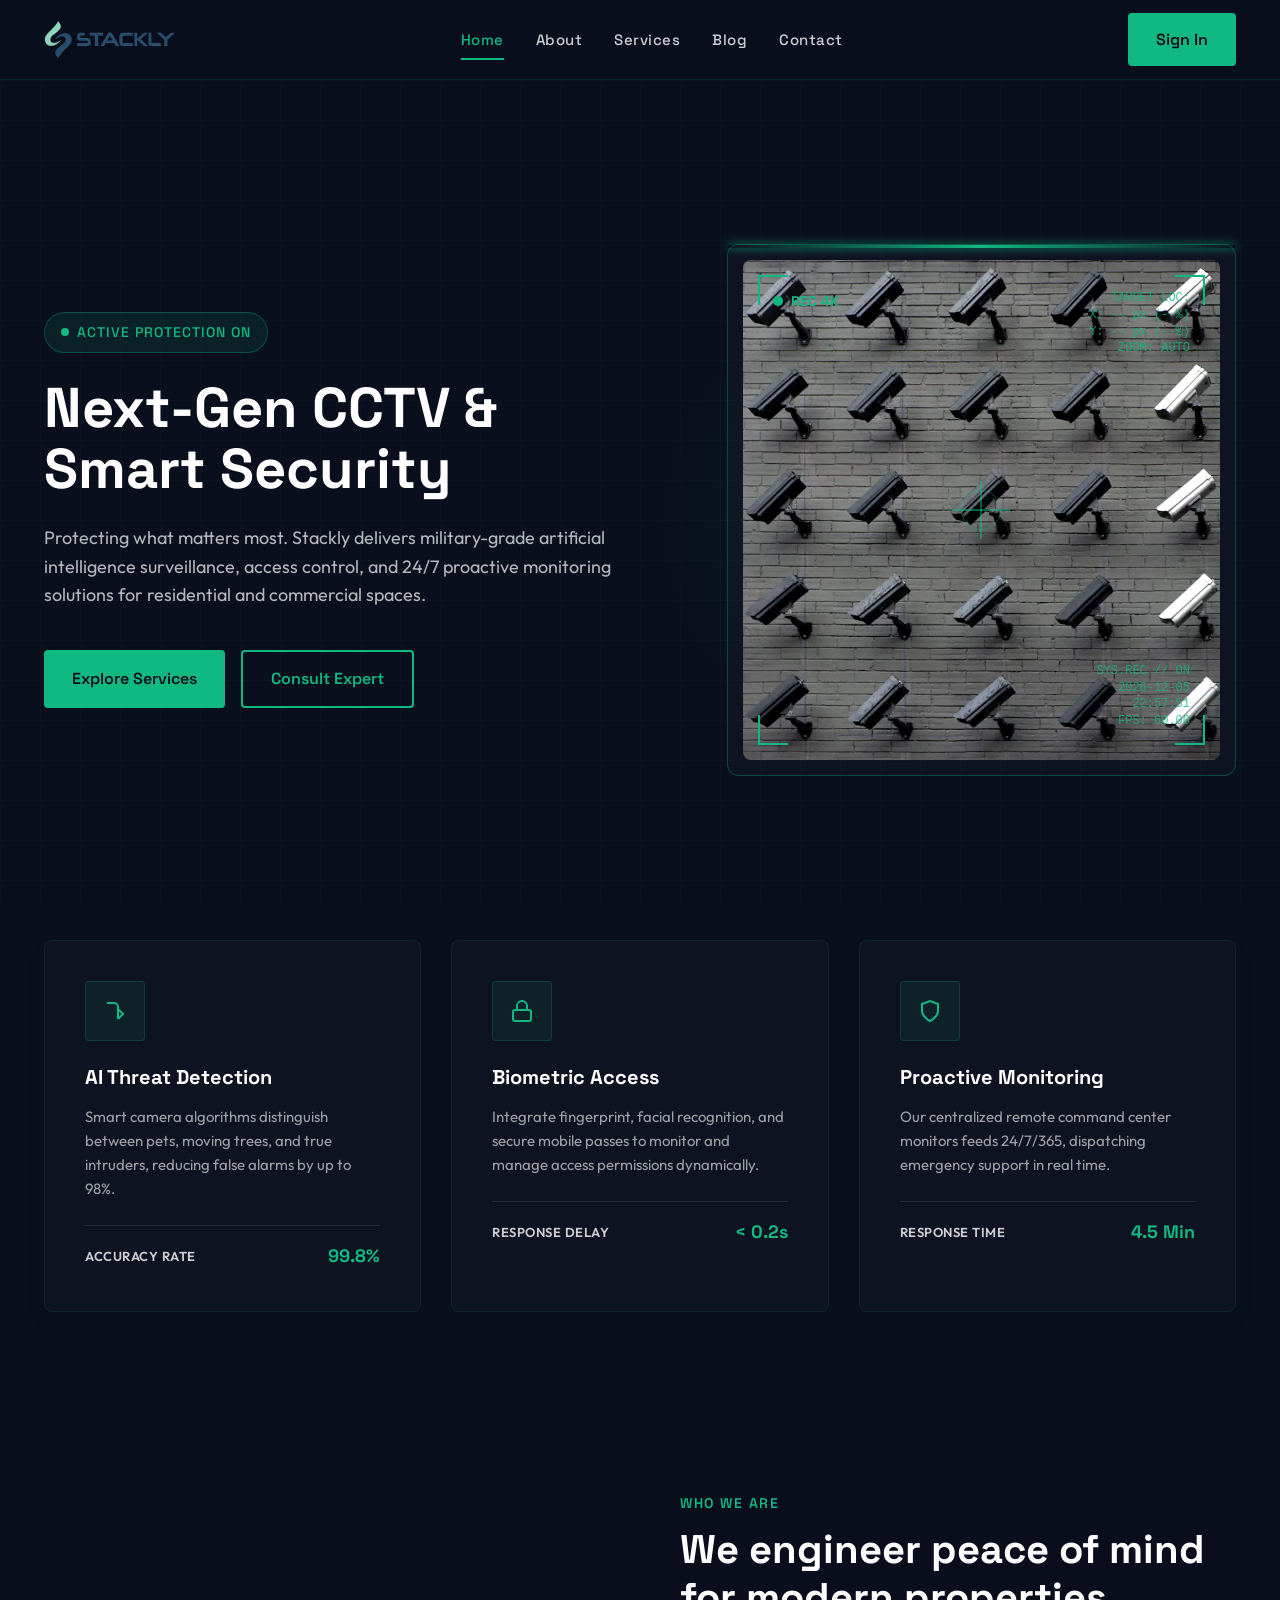
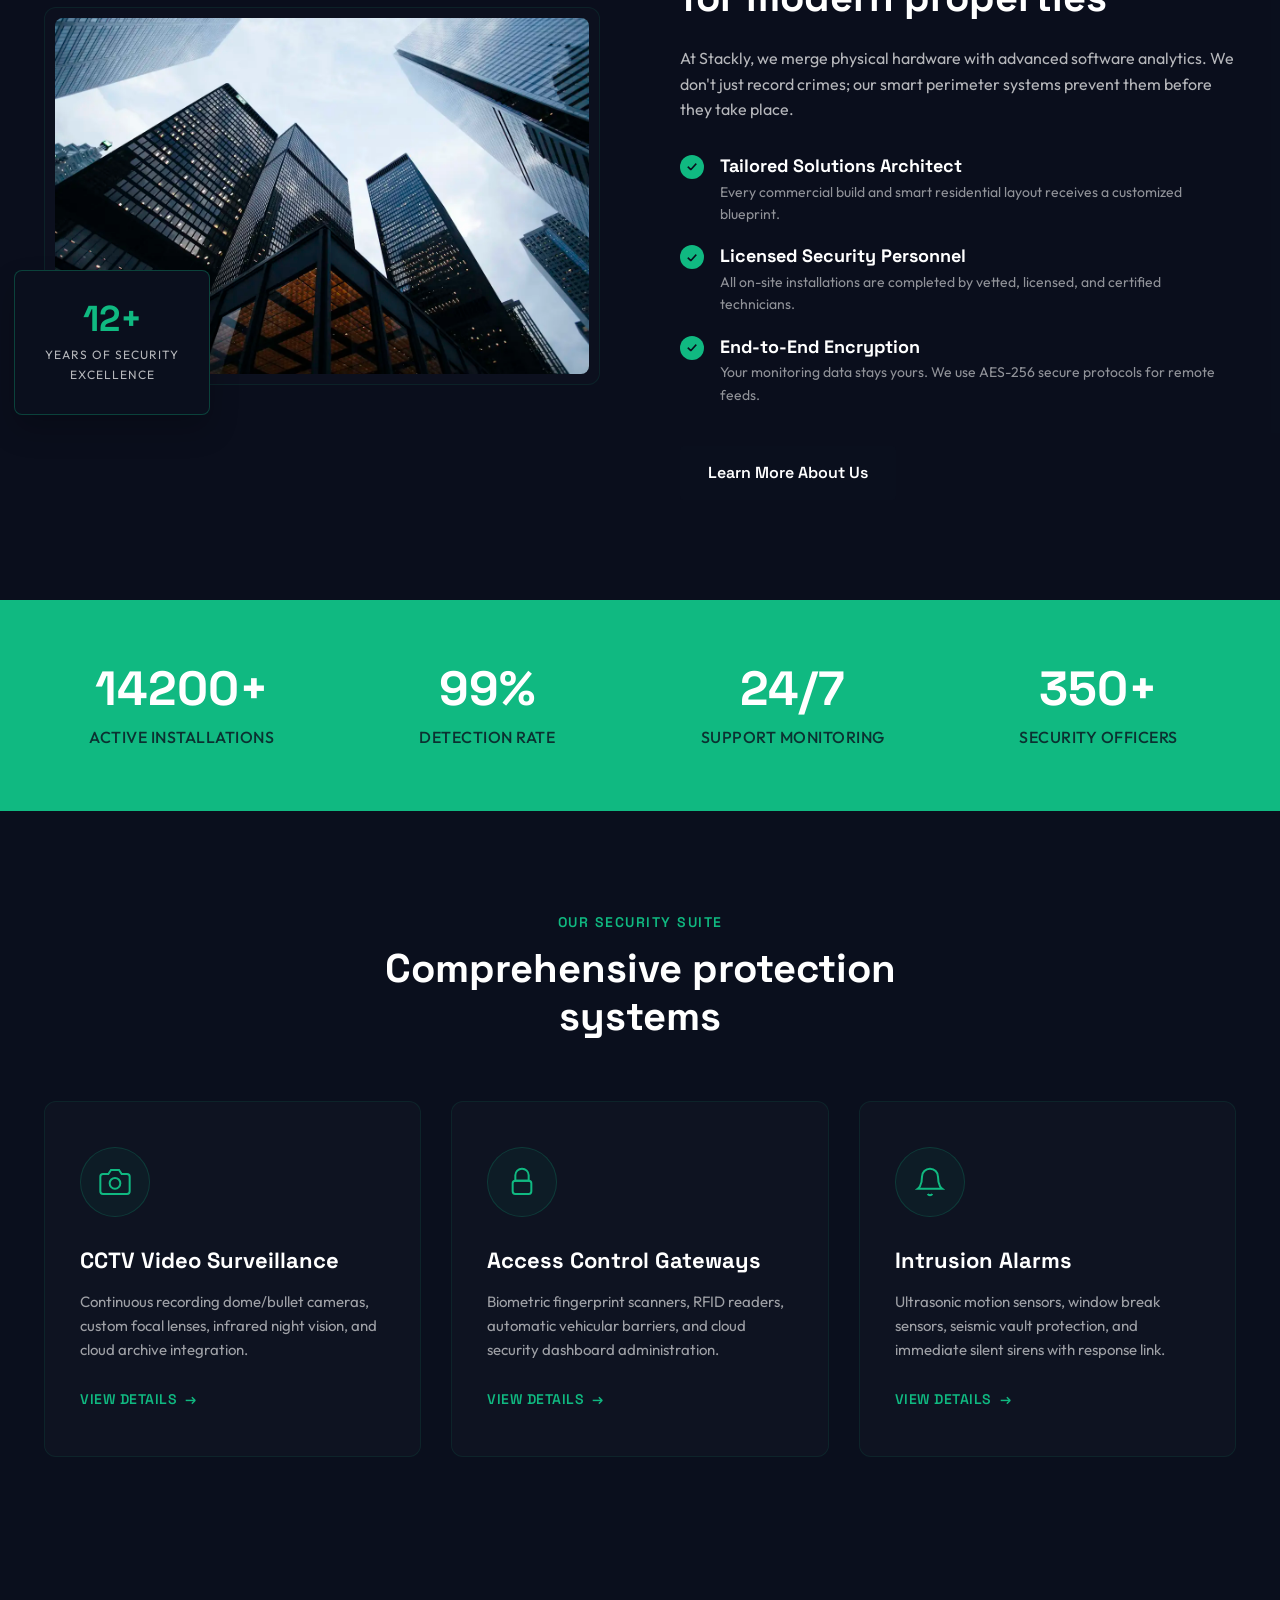
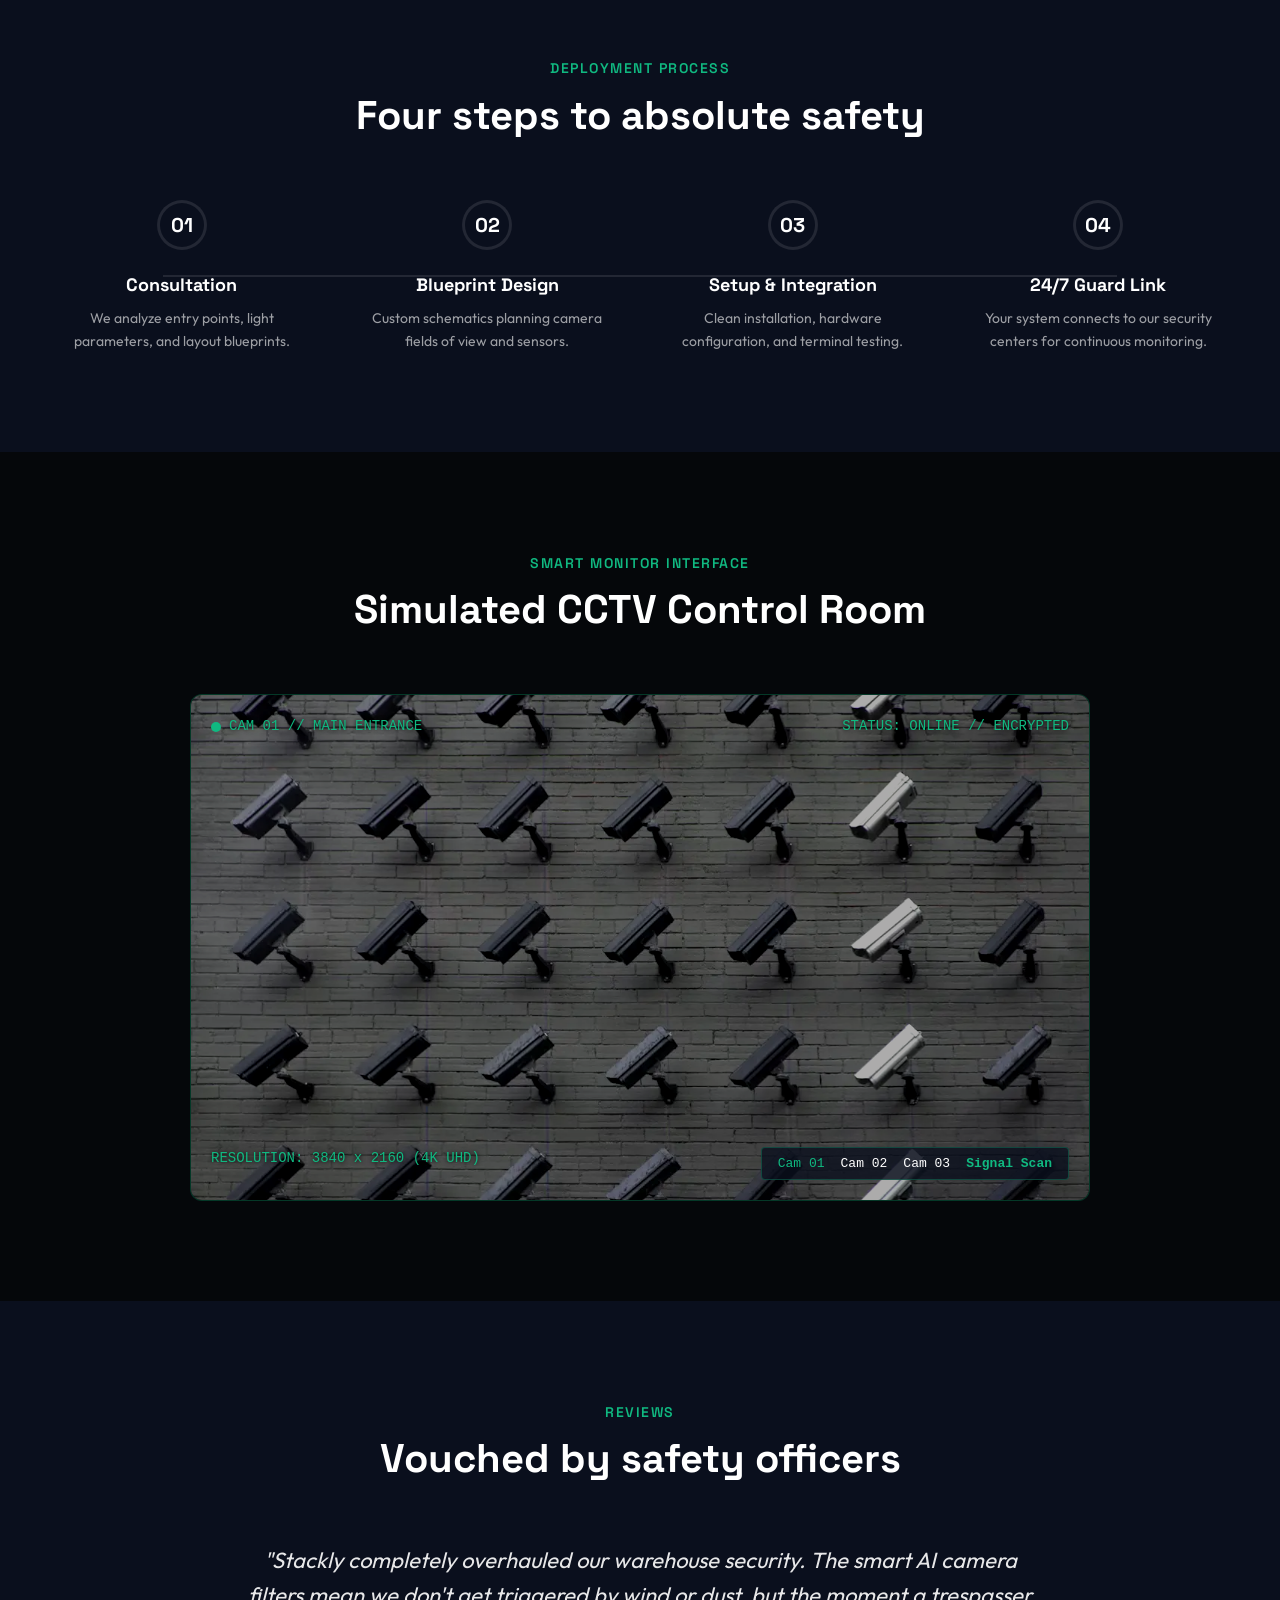
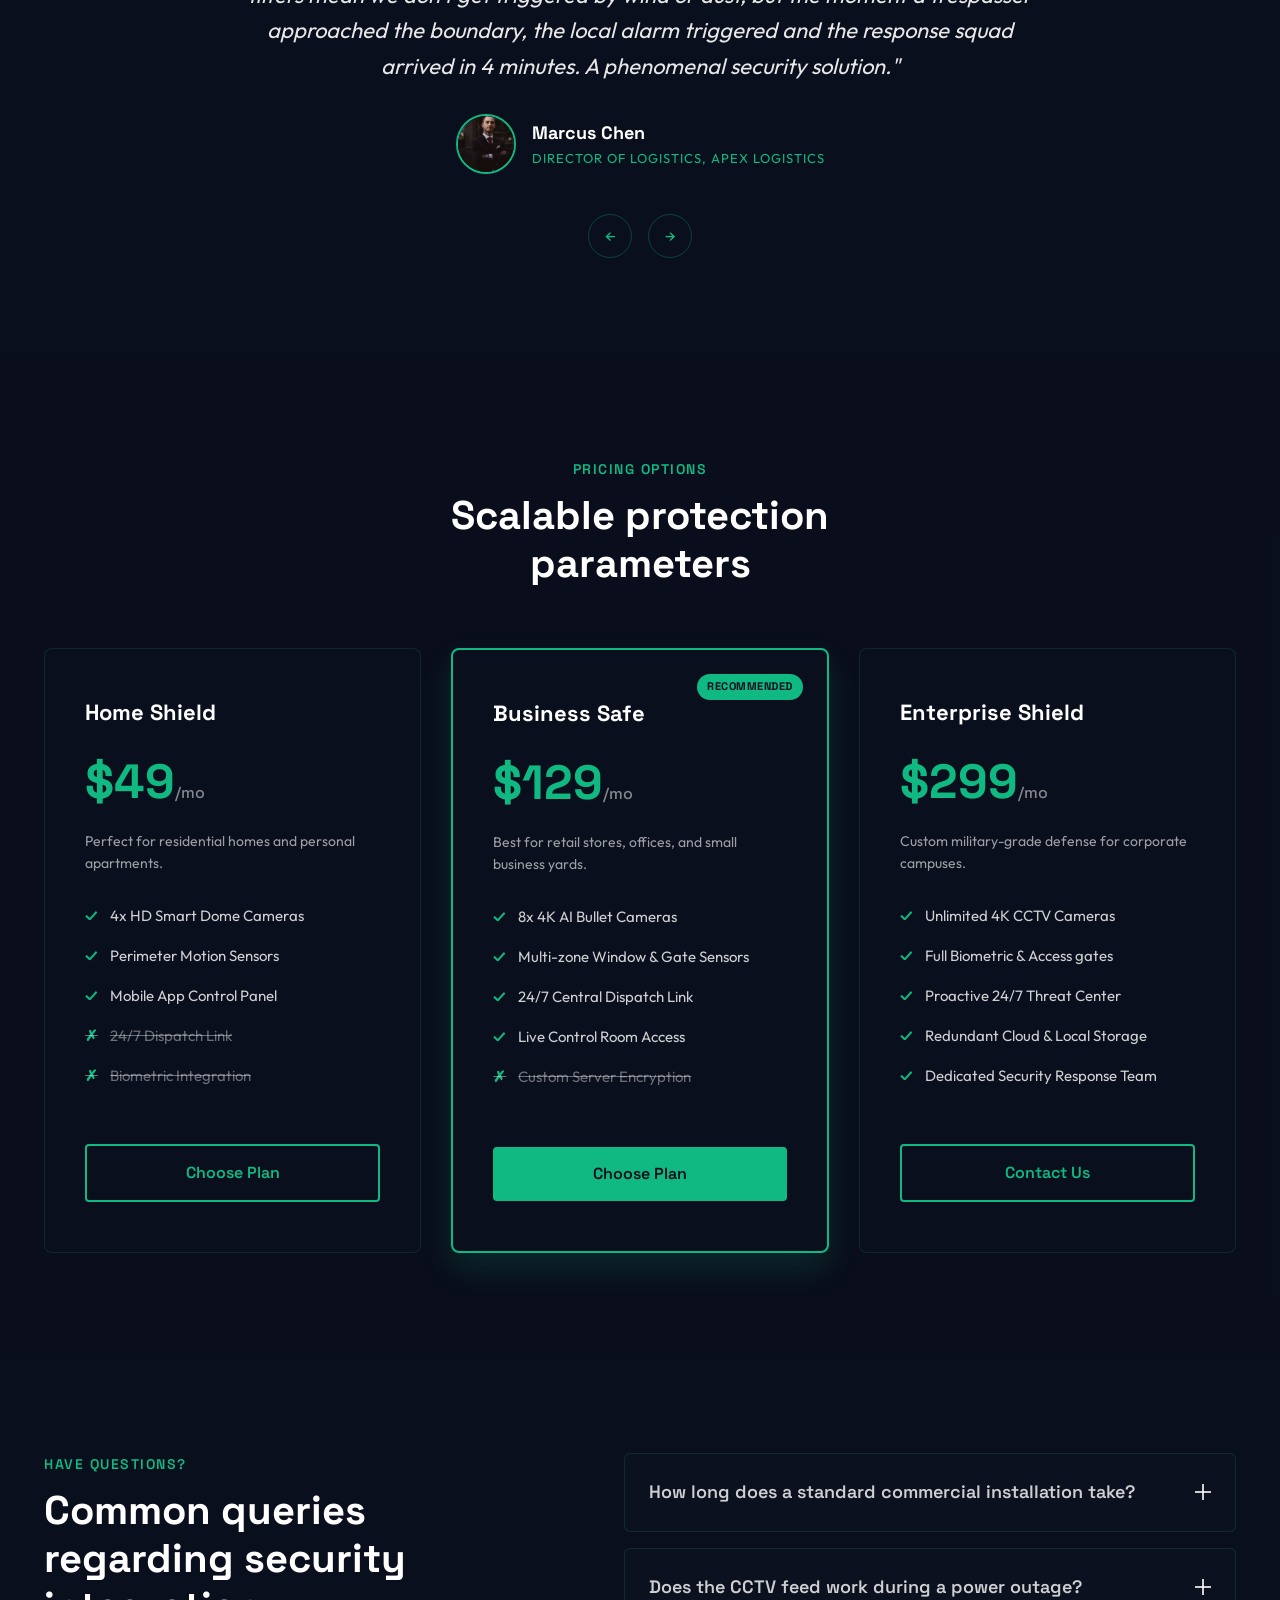
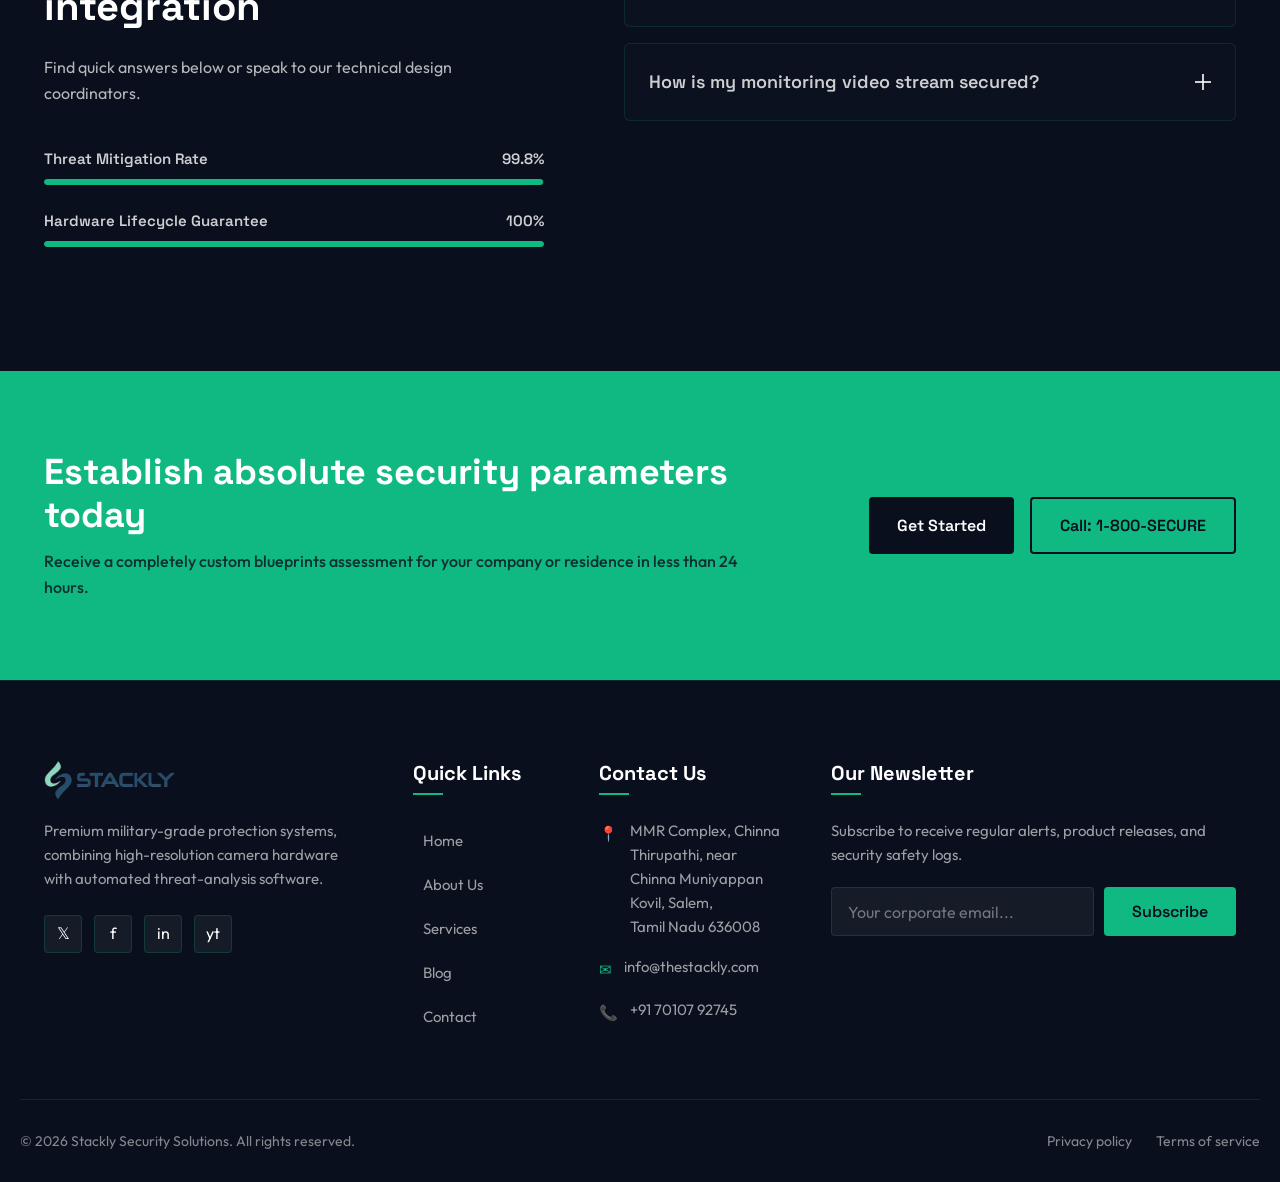
==== index.html @ a4b47fe8 "Add files via upload" ====
<!DOCTYPE html>
<html lang="en">
<head>
  <meta charset="UTF-8">
  <meta name="viewport" content="width=device-width, initial-scale=1.0">
  <title>Stackly | Advanced Smart Security Solutions & CCTV Installation</title>
  <meta name="description" content="Secure your property with Stackly. We offer premium CCTV installation, 24/7 remote monitoring, intrusion detection, access control, and smart home automation.">
  <link rel="stylesheet" href="css/style.css">
</head>
<body class="dark-theme">

  <!-- Header -->
  <header class="site-header">
    <div class="container header-container">
      <a href="index.html" class="logo">
        <img src="images/logo.webp" alt="Stackly Logo">
        
      </a>

      <!-- Desktop Nav -->
      <nav class="nav-menu" id="nav-menu">
        <a href="index.html" class="nav-link active">Home</a>
        <a href="about.html" class="nav-link">About</a>
        <a href="service.html" class="nav-link">Services</a>
        <a href="blog.html" class="nav-link">Blog</a>
        <a href="contact.html" class="nav-link">Contact</a>
        <!-- Mobile-only CTA at bottom of drawer -->
        <div class="nav-drawer-cta">
          <a href="signin.html" class="btn btn-primary" style="width:100%; justify-content:center; margin-top:4px;">Sign In →</a>
        </div>
      </nav>

      <div class="header-actions">
        <a href="signin.html" class="btn btn-primary">Sign In</a>
        <div class="mobile-toggle" id="mobile-toggle">
          <span></span>
          <span></span>
          <span></span>
        </div>
      </div>
    </div>
  </header>

  <!-- Section 1: Hero Section (with Interactive Viewfinder Overlay) -->
  <section class="hero">
    <div class="cyber-grid"></div>
    <div class="cyber-light-radial"></div>
    <div class="container hero-grid">
      <div class="hero-content">
        <div class="hero-tag">
          <span class="hero-tag-pulse"></span>
          ACTIVE PROTECTION ON
        </div>
        <h1>Next-Gen CCTV & Smart Security</h1>
        <p>Protecting what matters most. Stackly delivers military-grade artificial intelligence surveillance, access control, and 24/7 proactive monitoring solutions for residential and commercial spaces.</p>
        <div class="hero-buttons">
          <a href="service.html" class="btn btn-primary">Explore Services</a>
          <a href="contact.html" class="btn btn-outline">Consult Expert</a>
        </div>
      </div>

      <div class="hero-visual">
        <div class="hero-image-wrapper">
          <img src="images/home1.webp" alt="CCTV Security Camera Grid">
          
          <!-- Viewfinder Overlay -->
          <div class="viewfinder-overlay">
            <div class="vf-corner vf-tl"></div>
            <div class="vf-tr vf-corner"></div>
            <div class="vf-bl vf-corner"></div>
            <div class="vf-br vf-corner"></div>
            
            <div class="vf-rec">
              <span class="vf-dot"></span>
              REC 4K
            </div>
            
            <div class="vf-crosshair"></div>
            <div class="vf-scanner-line"></div>
            
            <div class="vf-telemetry" id="telemetry-time">
              SYS.REC // ON<br>
              2026-07-10<br>
              16:54:10<br>
              FPS: 60.00
            </div>
            
            <div class="vf-telemetry" id="telemetry-coords" style="bottom: auto; top: 45px; right: 45px;">
              TARGET LOC:<br>
              X: -- px (--%)<br>
              Y: -- px (--%)<br>
              ZOOM: AUTO
            </div>
          </div>
        </div>
      </div>
    </div>
  </section>

  <!-- Section 2: Features Overlap Section -->
  <section class="features-overlap">
    <div class="container features-grid">
      
      <!-- Feature 1 -->
      <div class="feature-card reveal-up">
        <div class="feature-icon-wrapper">
          <svg width="24" height="24" fill="none" stroke="currentColor" stroke-width="2" viewBox="0 0 24 24"><path d="M15 10l5 5-5 5M4 4h7a4 4 0 0 1 4 4v12"></path></svg>
        </div>
        <h3>AI Threat Detection</h3>
        <p>Smart camera algorithms distinguish between pets, moving trees, and true intruders, reducing false alarms by up to 98%.</p>
        <div class="feature-metric">
          <span class="metric-label">Accuracy Rate</span>
          <span class="metric-value">99.8%</span>
        </div>
      </div>

      <!-- Feature 2 -->
      <div class="feature-card reveal-up" style="transition-delay: 0.1s;">
        <div class="feature-icon-wrapper">
          <svg width="24" height="24" fill="none" stroke="currentColor" stroke-width="2" viewBox="0 0 24 24"><rect x="3" y="11" width="18" height="11" rx="2" ry="2"></rect><path d="M7 11V7a5 5 0 0 1 10 0v4"></path></svg>
        </div>
        <h3>Biometric Access</h3>
        <p>Integrate fingerprint, facial recognition, and secure mobile passes to monitor and manage access permissions dynamically.</p>
        <div class="feature-metric">
          <span class="metric-label">Response Delay</span>
          <span class="metric-value">&lt; 0.2s</span>
        </div>
      </div>

      <!-- Feature 3 -->
      <div class="feature-card reveal-up" style="transition-delay: 0.2s;">
        <div class="feature-icon-wrapper">
          <svg width="24" height="24" fill="none" stroke="currentColor" stroke-width="2" viewBox="0 0 24 24"><path d="M12 22s8-4 8-10V5l-8-3-8 3v7c0 6 8 10 8 10z"></path></svg>
        </div>
        <h3>Proactive Monitoring</h3>
        <p>Our centralized remote command center monitors feeds 24/7/365, dispatching emergency support in real time.</p>
        <div class="feature-metric">
          <span class="metric-label">Response Time</span>
          <span class="metric-value">4.5 Min</span>
        </div>
      </div>

    </div>
  </section>

  <!-- Section 3: About Stackly Section -->
  <section class="about-section">
    <div class="container section-grid">
      <div class="about-visual reveal-left">
        <div class="about-img-box">
          <img src="images/home2.webp" alt="Stackly Corporate HQ">
        </div>
        <div class="about-badge">
          <div class="about-badge-num">12+</div>
          <div class="about-badge-text">Years of Security<br>Excellence</div>
        </div>
      </div>

      <div class="about-content reveal-right">
        <span class="section-tag">Who We Are</span>
        <h2 class="section-title">We engineer peace of mind for modern properties</h2>
        <p class="section-desc">At Stackly, we merge physical hardware with advanced software analytics. We don't just record crimes; our smart perimeter systems prevent them before they take place.</p>
        
        <div class="about-features">
          <div class="about-feat-item">
            <div class="about-feat-icon">✓</div>
            <div class="about-feat-text">
              <h4>Tailored Solutions Architect</h4>
              <p>Every commercial build and smart residential layout receives a customized blueprint.</p>
            </div>
          </div>
          <div class="about-feat-item">
            <div class="about-feat-icon">✓</div>
            <div class="about-feat-text">
              <h4>Licensed Security Personnel</h4>
              <p>All on-site installations are completed by vetted, licensed, and certified technicians.</p>
            </div>
          </div>
          <div class="about-feat-item">
            <div class="about-feat-icon">✓</div>
            <div class="about-feat-text">
              <h4>End-to-End Encryption</h4>
              <p>Your monitoring data stays yours. We use AES-256 secure protocols for remote feeds.</p>
            </div>
          </div>
        </div>

        <a href="about.html" class="btn btn-dark">Learn More About Us</a>
      </div>
    </div>
  </section>

  <!-- Section 4: Stats Counter Section -->
  <section class="stats-counter">
    <div class="container stats-grid">
      <div class="stat-item">
        <h3><span class="stat-number" data-target="14200">0</span>+</h3>
        <p>Active Installations</p>
      </div>
      <div class="stat-item">
        <h3><span class="stat-number" data-target="99">0</span>%</h3>
        <p>Detection Rate</p>
      </div>
      <div class="stat-item">
        <h3><span class="stat-number" data-target="24">0</span>/<span class="stat-number" data-target="7">0</span></h3>
        <p>Support Monitoring</p>
      </div>
      <div class="stat-item">
        <h3><span class="stat-number" data-target="350">0</span>+</h3>
        <p>Security Officers</p>
      </div>
    </div>
  </section>

  <!-- Section 5: Services Grid Section -->
  <section class="services-section">
    <div class="container">
      <div class="services-header reveal-up">
        <span class="section-tag">Our Security Suite</span>
        <h2 class="section-title">Comprehensive protection systems</h2>
      </div>

      <div class="services-grid">
        <!-- Service 1 -->
        <div class="service-card-premium reveal-up">
          <div class="service-icon-box">
            <svg width="32" height="32" fill="none" stroke="currentColor" stroke-width="1.5" viewBox="0 0 24 24"><path d="M23 19a2 2 0 0 1-2 2H3a2 2 0 0 1-2-2V8a2 2 0 0 1 2-2h4l2-3h6l2 3h4a2 2 0 0 1 2 2z"></path><circle cx="12" cy="13" r="4"></circle></svg>
          </div>
          <h3>CCTV Video Surveillance</h3>
          <p>Continuous recording dome/bullet cameras, custom focal lenses, infrared night vision, and cloud archive integration.</p>
          <a href="service.html" class="service-link">View details <span>→</span></a>
        </div>

        <!-- Service 2 -->
        <div class="service-card-premium reveal-up" style="transition-delay: 0.1s;">
          <div class="service-icon-box">
            <svg width="32" height="32" fill="none" stroke="currentColor" stroke-width="1.5" viewBox="0 0 24 24"><rect x="5" y="11" width="14" height="10" rx="2" ry="2"></rect><path d="M12 2a5 5 0 0 0-5 5v4h10V7a5 5 0 0 0-5-5z"></path></svg>
          </div>
          <h3>Access Control Gateways</h3>
          <p>Biometric fingerprint scanners, RFID readers, automatic vehicular barriers, and cloud security dashboard administration.</p>
          <a href="service.html" class="service-link">View details <span>→</span></a>
        </div>

        <!-- Service 3 -->
        <div class="service-card-premium reveal-up" style="transition-delay: 0.2s;">
          <div class="service-icon-box">
            <svg width="32" height="32" fill="none" stroke="currentColor" stroke-width="1.5" viewBox="0 0 24 24"><path d="M18 8A6 6 0 0 0 6 8c0 7-3 9-3 9h18s-3-2-3-9"></path><path d="M13.73 21a2 2 0 0 1-3.46 0"></path></svg>
          </div>
          <h3>Intrusion Alarms</h3>
          <p>Ultrasonic motion sensors, window break sensors, seismic vault protection, and immediate silent sirens with response link.</p>
          <a href="service.html" class="service-link">View details <span>→</span></a>
        </div>
      </div>
    </div>
  </section>

  <!-- Section 6: How It Works / Process Section -->
  <section class="process-section">
    <div class="container">
      <div class="process-header reveal-up">
        <span class="section-tag">Deployment Process</span>
        <h2 class="section-title">Four steps to absolute safety</h2>
      </div>

      <div class="process-grid">
        <!-- Step 1 -->
        <div class="process-step reveal-up">
          <div class="process-num">01</div>
          <h3>Consultation</h3>
          <p>We analyze entry points, light parameters, and layout blueprints.</p>
        </div>

        <!-- Step 2 -->
        <div class="process-step reveal-up" style="transition-delay: 0.1s;">
          <div class="process-num">02</div>
          <h3>Blueprint Design</h3>
          <p>Custom schematics planning camera fields of view and sensors.</p>
        </div>

        <!-- Step 3 -->
        <div class="process-step reveal-up" style="transition-delay: 0.2s;">
          <div class="process-num">03</div>
          <h3>Setup & Integration</h3>
          <p>Clean installation, hardware configuration, and terminal testing.</p>
        </div>

        <!-- Step 4 -->
        <div class="process-step reveal-up" style="transition-delay: 0.3s;">
          <div class="process-num">04</div>
          <h3>24/7 Guard Link</h3>
          <p>Your system connects to our security centers for continuous monitoring.</p>
        </div>
      </div>
    </div>
  </section>

  <!-- Section 7: Interactive CCTV Simulation Section -->
  <section class="live-feed-section">
    <div class="container">
      <div class="services-header reveal-up">
        <span class="section-tag" style="color: var(--color-accent);">Smart Monitor Interface</span>
        <h2 class="section-title" style="color: var(--color-white);">Simulated CCTV Control Room</h2>
      </div>

      <div class="live-feed-wrapper reveal-up">
        <!-- Telemetry HUD Overlay -->
        <div class="live-feed-overlay">
          <div class="feed-header">
            <div class="feed-title">
              <span class="vf-dot"></span>
              <span id="camera-label">CAM 01 // MAIN ENTRANCE</span>
            </div>
            <div>STATUS: ONLINE // ENCRYPTED</div>
          </div>
          
          <div class="feed-footer">
            <div>RESOLUTION: 3840 x 2160 (4K UHD)</div>
            <div class="feed-camera-control">
              <button class="feed-btn active" id="feed-cam-1">Cam 01</button>
              <button class="feed-btn" id="feed-cam-2">Cam 02</button>
              <button class="feed-btn" id="feed-cam-3">Cam 03</button>
              <button class="feed-btn" id="feed-scan" style="color: var(--color-accent); font-weight: bold;">Signal Scan</button>
            </div>
          </div>
        </div>
        
        <!-- Live Feed Screen -->
        <img id="live-video" class="live-video" src="images/home3.webp" alt="CCTV Stream">
      </div>
    </div>
  </section>

  <!-- Section 8: Testimonial Slider Section -->
  <section class="testimonials-section">
    <div class="container">
      <div class="services-header text-center reveal-up">
        <span class="section-tag">Reviews</span>
        <h2 class="section-title" style="color: var(--color-white);">Vouched by safety officers</h2>
      </div>

      <div class="testimonial-slider-container reveal-up">
        <!-- Slide 1 -->
        <div class="testimonial-slide active">
          <div class="testimonial-quote">
            "Stackly completely overhauled our warehouse security. The smart AI camera filters mean we don't get triggered by wind or dust, but the moment a trespasser approached the boundary, the local alarm triggered and the response squad arrived in 4 minutes. A phenomenal security solution."
          </div>
          <div class="testimonial-author-box">
            <img src="images/david.webp" alt="Marcus Chen" class="testimonial-avatar">
            <div class="testimonial-author-info">
              <div class="testimonial-author-name">Marcus Chen</div>
              <div class="testimonial-author-role">Director of Logistics, Apex Logistics</div>
            </div>
          </div>
        </div>

        <!-- Slide 2 -->
        <div class="testimonial-slide">
          <div class="testimonial-quote">
            "We integrated Stackly biometric entry doors and CCTV in our corporate offices. The software makes it simple to manage visitor badges on the fly. Their support team answers immediately, and their technicians were exceptionally professional during the setup."
          </div>
          <div class="testimonial-author-box">
            <img src="images/samantha.webp" alt="Sarah Jenkins" class="testimonial-avatar">
            <div class="testimonial-author-info">
              <div class="testimonial-author-name">Sarah Jenkins</div>
              <div class="testimonial-author-role">Operations Lead, Innotech Corp</div>
            </div>
          </div>
        </div>

        <!-- Controls -->
        <div class="slider-controls">
          <button class="slider-btn" id="prev-testimonial">←</button>
          <button class="slider-btn" id="next-testimonial">→</button>
        </div>
      </div>
    </div>
  </section>

  <!-- Section 9: Pricing Plans Section -->
  <section class="pricing-section">
    <div class="container">
      <div class="services-header reveal-up">
        <span class="section-tag">Pricing Options</span>
        <h2 class="section-title">Scalable protection parameters</h2>
      </div>

      <div class="pricing-grid">
        <!-- Plan 1 -->
        <div class="pricing-card reveal-up">
          <h3>Home Shield</h3>
          <div class="pricing-price">$49<span>/mo</span></div>
          <p class="pricing-desc">Perfect for residential homes and personal apartments.</p>
          <ul class="pricing-list">
            <li><span>✓</span> 4x HD Smart Dome Cameras</li>
            <li><span>✓</span> Perimeter Motion Sensors</li>
            <li><span>✓</span> Mobile App Control Panel</li>
            <li class="disabled"><span>✗</span> 24/7 Dispatch Link</li>
            <li class="disabled"><span>✗</span> Biometric Integration</li>
          </ul>
          <a href="contact.html" class="btn btn-outline">Choose Plan</a>
        </div>

        <!-- Plan 2 -->
        <div class="pricing-card popular reveal-up" style="transition-delay: 0.1s;">
          <span class="pricing-badge">Recommended</span>
          <h3>Business Safe</h3>
          <div class="pricing-price">$129<span>/mo</span></div>
          <p class="pricing-desc">Best for retail stores, offices, and small business yards.</p>
          <ul class="pricing-list">
            <li><span>✓</span> 8x 4K AI Bullet Cameras</li>
            <li><span>✓</span> Multi-zone Window & Gate Sensors</li>
            <li><span>✓</span> 24/7 Central Dispatch Link</li>
            <li><span>✓</span> Live Control Room Access</li>
            <li class="disabled"><span>✗</span> Custom Server Encryption</li>
          </ul>
          <a href="contact.html" class="btn btn-primary">Choose Plan</a>
        </div>

        <!-- Plan 3 -->
        <div class="pricing-card reveal-up" style="transition-delay: 0.2s;">
          <h3>Enterprise Shield</h3>
          <div class="pricing-price">$299<span>/mo</span></div>
          <p class="pricing-desc">Custom military-grade defense for corporate campuses.</p>
          <ul class="pricing-list">
            <li><span>✓</span> Unlimited 4K CCTV Cameras</li>
            <li><span>✓</span> Full Biometric & Access gates</li>
            <li><span>✓</span> Proactive 24/7 Threat Center</li>
            <li><span>✓</span> Redundant Cloud & Local Storage</li>
            <li><span>✓</span> Dedicated Security Response Team</li>
          </ul>
          <a href="contact.html" class="btn btn-outline">Contact Us</a>
        </div>
      </div>
    </div>
  </section>

  <!-- Section 10: FAQ Accordion Section -->
  <section class="faq-section">
    <div class="container faq-layout">
      
      <div class="faq-left reveal-left">
        <span class="section-tag">Have Questions?</span>
        <h2 class="section-title">Common queries regarding security integration</h2>
        <p class="section-desc">Find quick answers below or speak to our technical design coordinators.</p>
        
        <div class="progress-container">
          <div class="progress-bar-wrapper">
            <div class="progress-label-box">
              <span>Threat Mitigation Rate</span>
              <span>99.8%</span>
            </div>
            <div class="progress-track">
              <div class="progress-fill" data-width="99.8"></div>
            </div>
          </div>
          <div class="progress-bar-wrapper">
            <div class="progress-label-box">
              <span>Hardware Lifecycle Guarantee</span>
              <span>100%</span>
            </div>
            <div class="progress-track">
              <div class="progress-fill" data-width="100"></div>
            </div>
          </div>
        </div>
      </div>

      <div class="faq-accordion reveal-right">
        <!-- Item 1 -->
        <div class="faq-item">
          <div class="faq-question">
            How long does a standard commercial installation take?
            <span class="faq-icon"></span>
          </div>
          <div class="faq-answer">
            <div class="faq-answer-inner">
              Most commercial installations take between 2 to 5 business days. This includes running secure, low-voltage wires, installing wall mounts, configuring network servers, and training your security team on the control dashboard interface.
            </div>
          </div>
        </div>

        <!-- Item 2 -->
        <div class="faq-item">
          <div class="faq-question">
            Does the CCTV feed work during a power outage?
            <span class="faq-icon"></span>
          </div>
          <div class="faq-answer">
            <div class="faq-answer-inner">
              Yes. All Stackly premium installations include a dedicated Uninterruptible Power Supply (UPS) backup system. This guarantees that your sensors, cameras, and local transmission systems remain fully operational for up to 12 hours during an outage.
            </div>
          </div>
        </div>

        <!-- Item 3 -->
        <div class="faq-item">
          <div class="faq-question">
            How is my monitoring video stream secured?
            <span class="faq-icon"></span>
          </div>
          <div class="faq-answer">
            <div class="faq-answer-inner">
              All video transmissions utilize high-grade AES-256 military encryption. Access key tokens are strictly held at your dashboard terminal, ensuring that neither hackers nor outside parties can intercept your live security video feed.
            </div>
          </div>
        </div>
      </div>

    </div>
  </section>

  <!-- Section 11: Callout Banner (CTA) -->
  <section class="cta-banner">
    <div class="container cta-flex">
      <div class="cta-left">
        <h2>Establish absolute security parameters today</h2>
        <p>Receive a completely custom blueprints assessment for your company or residence in less than 24 hours.</p>
      </div>
      <div class="cta-right">
        <a href="contact.html" class="btn btn-dark">Get Started</a>
        <a href="tel:+18005557327" class="btn btn-outline" style="border-color: var(--color-dark); color: var(--color-dark);">Call: 1-800-SECURE</a>
      </div>
    </div>
  </section>

  <!-- Footer -->
  <footer class="site-footer">
    <div class="container footer-top">
      <div class="footer-column footer-about">
        <a href="index.html" class="logo" style="margin-bottom: 20px;">
          <img src="images/logo.webp" alt="Stackly Logo">
        </a>
        <p>Premium military-grade protection systems, combining high-resolution camera hardware with automated threat-analysis software.</p>
        <div class="social-links">
          <a href="404.html" class="social-link">𝕏</a>
          <a href="404.html" class="social-link">f</a>
          <a href="404.html" class="social-link">in</a>
          <a href="404.html" class="social-link">yt</a>
        </div>
      </div>

      <div class="footer-column footer-quick-links">
        <h3>Quick Links</h3>
        <ul class="quick-links-list">
          <li class="quick-link-item" style="animation-delay: 0s;"><a href="index.html" class="quick-link"><span class="quick-link-arrow">→</span> Home</a></li>
          <li class="quick-link-item" style="animation-delay: 0.05s;"><a href="about.html" class="quick-link"><span class="quick-link-arrow">→</span> About Us</a></li>
          <li class="quick-link-item" style="animation-delay: 0.1s;"><a href="service.html" class="quick-link"><span class="quick-link-arrow">→</span> Services</a></li>
          <li class="quick-link-item" style="animation-delay: 0.15s;"><a href="blog.html" class="quick-link"><span class="quick-link-arrow">→</span> Blog</a></li>
          <li class="quick-link-item" style="animation-delay: 0.2s;"><a href="contact.html" class="quick-link"><span class="quick-link-arrow">→</span> Contact</a></li>
        </ul>
      </div>

      <div class="footer-column">
        <h3>Contact Us</h3>
        <div class="footer-contact-list">
          <div class="footer-contact-item">
            <span class="icon">📍</span>
            <span>MMR Complex, Chinna Thirupathi, near Chinna Muniyappan Kovil, Salem,<br> Tamil Nadu 636008</span>
          </div>
          <div class="footer-contact-item">
            <span class="icon">✉</span>
            <span>info@thestackly.com</span>
          </div>
          <div class="footer-contact-item">
            <span class="icon">📞</span>
            <span>+91 70107 92745</span>
          </div>
        </div>
      </div>

      <div class="footer-column">
        <h3>Our Newsletter</h3>
        <p class="footer-newsletter-desc">Subscribe to receive regular alerts, product releases, and security safety logs.</p>
        <form class="newsletter-form" onsubmit="event.preventDefault(); alert('Subscribed successfully!');">
          <input type="email" placeholder="Your corporate email..." required>
          <button type="submit" class="btn btn-primary">Subscribe</button>
        </form>
      </div>
    </div>

    <div class="container footer-bottom">
      <div>&copy; 2026 Stackly Security Solutions. All rights reserved.</div>
      <div class="footer-links">
        <a href="404.html" class="footer-link">Privacy policy</a>
        <a href="404.html" class="footer-link">Terms of service</a>
      </div>
    </div>
  </footer>

  <!-- Floating Scroll Progress Button -->
  <div class="scroll-progress" id="scroll-progress">
    <svg class="progress-circle-svg" viewBox="0 0 44 44">
      <circle class="progress-circle-path" id="progress-path" cx="22" cy="22" r="20"></circle>
    </svg>
    <span class="scroll-progress-icon">↑</span>
  </div>

  <script src="js/script.js"></script>
</body>
</html>
---- css/style.css ----
/* -------------------------------------------------------------
 * Stackly - Smart Security Solutions Stylesheet
 * Strict 3-Color Palette Theme:
 * 1. Primary Dark Slate: #0a0f1d
 * 2. Secondary White: #ffffff
 * 3. Accent Security Green: #10b981
 * ------------------------------------------------------------- */

@import url('https://fonts.googleapis.com/css2?family=Outfit:wght@300;400;500;600;700&family=Space+Grotesk:wght@400;500;600;700&display=swap');

:root {
  /* The Three Colors */
  --color-dark: #0a0f1d;
  --color-white: #ffffff;
  --color-accent: #10b981;

  /* RGB Values for opacity controls */
  --color-dark-rgb: 10, 15, 29;
  --color-white-rgb: 255, 255, 255;
  --color-accent-rgb: 16, 185, 129;

  /* Fonts */
  --font-heading: 'Space Grotesk', sans-serif;
  --font-body: 'Outfit', sans-serif;

  /* Transitions */
  --transition-fast: 0.2s ease;
  --transition-medium: 0.4s cubic-bezier(0.16, 1, 0.3, 1);
  --transition-slow: 0.8s cubic-bezier(0.16, 1, 0.3, 1);

  /* Container */
  --container-width: 1240px;
  --header-height: 80px;
}

/* Base resets & global styles */
*, *::before, *::after {
  box-sizing: border-box;
  margin: 0;
  padding: 0;
}

html {
  scroll-behavior: smooth;
  text-rendering: optimizeLegibility;
  -webkit-font-smoothing: antialiased;
}

body {
  font-family: var(--font-body);
  font-size: 16px;
  line-height: 1.6;
  color: rgba(var(--color-dark-rgb), 0.8);
  background-color: var(--color-white);
  overflow-x: hidden;
}

body.dark-theme {
  background-color: var(--color-dark);
  color: rgba(var(--color-white-rgb), 0.8);
}

a {
  color: inherit;
  text-decoration: none;
  transition: var(--transition-fast);
}

img {
  max-width: 100%;
  height: auto;
  display: block;
}

button, input, select, textarea {
  font-family: inherit;
  font-size: inherit;
  background: none;
  border: none;
  outline: none;
}

ul {
  list-style: none;
}

/* Typography */
h1, h2, h3, h4, h5, h6 {
  font-family: var(--font-heading);
  font-weight: 700;
  line-height: 1.2;
  color: var(--color-dark);
}

body.dark-theme h1, 
body.dark-theme h2, 
body.dark-theme h3, 
body.dark-theme h4, 
body.dark-theme h5, 
body.dark-theme h6 {
  color: var(--color-white);
}

.text-accent {
  color: var(--color-accent);
}

/* Container */
.container {
  max-width: var(--container-width);
  margin: 0 auto;
  padding: 0 24px;
  width: 100%;
}

/* Button & Link Styles (Strict 3 Colors) */
.btn {
  display: inline-flex;
  align-items: center;
  justify-content: center;
  padding: 14px 28px;
  font-family: var(--font-heading);
  font-weight: 600;
  border-radius: 4px;
  cursor: pointer;
  transition: all var(--transition-medium);
  gap: 8px;
  position: relative;
  overflow: hidden;
}

.btn-primary {
  background-color: var(--color-accent);
  color: var(--color-dark);
}

.btn-primary:hover {
  background-color: var(--color-dark);
  color: var(--color-accent);
  box-shadow: 0 0 20px rgba(var(--color-accent-rgb), 0.4);
}

.dark-theme .btn-primary:hover {
  background-color: var(--color-white);
  color: var(--color-dark);
}

.btn-outline {
  border: 2px solid var(--color-accent);
  color: var(--color-accent);
}

.btn-outline:hover {
  background-color: var(--color-accent);
  color: var(--color-dark);
  box-shadow: 0 0 15px rgba(var(--color-accent-rgb), 0.3);
}

.btn-dark {
  background-color: var(--color-dark);
  color: var(--color-white);
}

.btn-dark:hover {
  background-color: var(--color-accent);
  color: var(--color-dark);
}

.btn-white {
  background-color: var(--color-white);
  color: var(--color-dark);
}

.btn-white:hover {
  background-color: var(--color-accent);
  color: var(--color-dark);
}

/* Mobile Navigation Blur Overlay — sits BELOW the header */
body::after {
  content: '';
  position: fixed;
  top: 0;
  left: 0;
  width: 100vw;
  height: 100vh;
  background-color: rgba(10, 15, 29, 0.75);
  opacity: 0;
  pointer-events: none;
  transition: opacity 0.4s cubic-bezier(0.16, 1, 0.3, 1);
  z-index: 950; /* BELOW header (1200) but above page content */
}

body.menu-open {
  overflow: hidden;
}

body.menu-open::after {
  opacity: 1;
  pointer-events: auto;
}

/* Header / Navbar */
.site-header {
  position: fixed;
  top: 0;
  left: 0;
  width: 100%;
  height: var(--header-height);
  background-color: rgba(var(--color-dark-rgb), 0.97);
  backdrop-filter: blur(12px);
  z-index: 1200; /* Always above overlay (950) and drawer (1100) */
  border-bottom: 1px solid rgba(var(--color-accent-rgb), 0.15);
  transition: var(--transition-medium);
}

.site-header.scrolled {
  height: 70px;
  box-shadow: 0 10px 30px rgba(0, 0, 0, 0.3);
}

.header-container {
  display: flex;
  align-items: center;
  justify-content: space-between;
  height: 100%;
}

.logo {
  display: flex;
  align-items: center;
  gap: 10px;
  font-family: var(--font-heading);
  font-weight: 700;
  font-size: 24px;
  color: var(--color-white);
}

.logo img {
  height: 38px;
  width: auto;
  object-fit: contain;
}

.logo-dot {
  color: var(--color-accent);
}

.nav-menu {
  display: flex;
  align-items: center;
  gap: 32px;
}

.nav-link {
  font-family: var(--font-heading);
  font-weight: 500;
  color: rgba(var(--color-white-rgb), 0.8);
  font-size: 15px;
  letter-spacing: 0.5px;
  position: relative;
  padding: 8px 0;
}

.nav-link:hover, .nav-link.active {
  color: var(--color-accent);
}

.nav-link::after {
  content: '';
  position: absolute;
  bottom: 0;
  left: 0;
  width: 0;
  height: 2px;
  background-color: var(--color-accent);
  transition: var(--transition-medium);
}

.nav-link:hover::after, .nav-link.active::after {
  width: 100%;
}

.header-actions {
  display: flex;
  align-items: center;
  gap: 16px;
}

/* Hidden on desktop — only visible inside mobile nav drawer */
.nav-drawer-cta {
  display: none;
}

/* Mobile Toggle */
.mobile-toggle {
  display: none;
  flex-direction: column;
  justify-content: center;
  align-items: center;
  gap: 5px;
  width: 44px;
  height: 44px;
  cursor: pointer;
  z-index: 1100;
  border-radius: 8px;
  background-color: rgba(var(--color-accent-rgb), 0.08);
  border: 1px solid rgba(var(--color-accent-rgb), 0.2);
  transition: var(--transition-fast);
  flex-shrink: 0;
}

.mobile-toggle:hover {
  background-color: rgba(var(--color-accent-rgb), 0.15);
  border-color: rgba(var(--color-accent-rgb), 0.4);
}

.mobile-toggle span {
  display: block;
  height: 2px;
  width: 20px;
  background-color: var(--color-white);
  border-radius: 2px;
  transition: all var(--transition-fast);
  transform-origin: center;
}

/* Hero Section with Interactive Viewfinder Overlay */
.hero {
  position: relative;
  min-height: 100vh;
  padding-top: calc(var(--header-height) + 40px);
  background-color: var(--color-dark);
  color: var(--color-white);
  display: flex;
  align-items: center;
  overflow: hidden;
}

.hero-grid {
  display: grid;
  grid-template-columns: 1.1fr 0.9fr;
  gap: 60px;
  align-items: center;
  position: relative;
  z-index: 10;
}

.hero-tag {
  display: inline-flex;
  align-items: center;
  gap: 8px;
  background-color: rgba(var(--color-accent-rgb), 0.1);
  border: 1px solid rgba(var(--color-accent-rgb), 0.3);
  color: var(--color-accent);
  padding: 8px 16px;
  border-radius: 50px;
  font-family: var(--font-heading);
  font-weight: 500;
  font-size: 14px;
  margin-bottom: 24px;
  letter-spacing: 1px;
  text-transform: uppercase;
}

.hero-tag-pulse {
  width: 8px;
  height: 8px;
  background-color: var(--color-accent);
  border-radius: 50%;
  animation: pulse 1.5s infinite;
}

@keyframes pulse {
  0% { transform: scale(0.9); opacity: 1; }
  50% { transform: scale(1.4); opacity: 0.4; }
  100% { transform: scale(0.9); opacity: 1; }
}

.hero h1 {
  font-size: 56px;
  line-height: 1.1;
  margin-bottom: 24px;
  color: var(--color-white);
}

.hero p {
  font-size: 18px;
  color: rgba(var(--color-white-rgb), 0.7);
  margin-bottom: 40px;
  max-width: 580px;
}

.hero-buttons {
  display: flex;
  gap: 16px;
}

.hero-visual {
  position: relative;
  display: flex;
  justify-content: center;
  align-items: center;
}

.hero-image-wrapper {
  position: relative;
  border: 1px solid rgba(var(--color-accent-rgb), 0.3);
  padding: 15px;
  border-radius: 12px;
  background-color: rgba(var(--color-white-rgb), 0.02);
}

.hero-image-wrapper img {
  border-radius: 8px;
  filter: grayscale(20%) contrast(110%);
  width: 100%;
  height: 500px;
  object-fit: cover;
  transition: var(--transition-slow);
}

.hero-image-wrapper:hover img {
  filter: grayscale(0%) contrast(100%);
  transform: scale(1.02);
}

/* Interactive Viewfinder Overlay */
.viewfinder-overlay {
  position: absolute;
  top: 0;
  left: 0;
  width: 100%;
  height: 100%;
  pointer-events: none;
  z-index: 5;
  box-sizing: border-box;
}

.vf-corner {
  position: absolute;
  width: 30px;
  height: 30px;
  border: 2px solid var(--color-accent);
  transition: var(--transition-medium);
}

.vf-tl { top: 30px; left: 30px; border-right: none; border-bottom: none; }
.vf-tr { top: 30px; right: 30px; border-left: none; border-bottom: none; }
.vf-bl { bottom: 30px; left: 30px; border-right: none; border-top: none; }
.vf-br { bottom: 30px; right: 30px; border-left: none; border-top: none; }

.hero-visual:hover .vf-tl { top: 15px; left: 15px; }
.hero-visual:hover .vf-tr { top: 15px; right: 15px; }
.hero-visual:hover .vf-bl { bottom: 15px; left: 15px; }
.hero-visual:hover .vf-br { bottom: 15px; right: 15px; }

.vf-rec {
  position: absolute;
  top: 45px;
  left: 45px;
  display: flex;
  align-items: center;
  gap: 8px;
  color: var(--color-accent);
  font-family: var(--font-heading);
  font-weight: 700;
  font-size: 14px;
}

.vf-dot {
  width: 10px;
  height: 10px;
  background-color: var(--color-accent);
  border-radius: 50%;
  animation: blink 1s infinite steps(2);
}

.vf-crosshair {
  position: absolute;
  top: 50%;
  left: 50%;
  transform: translate(-50%, -50%);
  width: 40px;
  height: 40px;
  border: 1px solid rgba(var(--color-accent-rgb), 0.4);
  border-radius: 50%;
}

.vf-crosshair::before, .vf-crosshair::after {
  content: '';
  position: absolute;
  background-color: var(--color-accent);
}

.vf-crosshair::before {
  top: 50%;
  left: -10px;
  right: -10px;
  height: 1px;
  transform: translateY(-50%);
}

.vf-crosshair::after {
  left: 50%;
  top: -10px;
  bottom: -10px;
  width: 1px;
  transform: translateX(-50%);
}

.vf-scanner-line {
  position: absolute;
  left: 0;
  width: 100%;
  height: 3px;
  background: linear-gradient(90deg, transparent, var(--color-accent), transparent);
  box-shadow: 0 0 10px var(--color-accent);
  animation: scan 4s linear infinite;
}

.vf-telemetry {
  position: absolute;
  bottom: 45px;
  right: 45px;
  font-family: monospace;
  font-size: 12px;
  color: rgba(var(--color-accent-rgb), 0.8);
  text-align: right;
  line-height: 1.4;
}

/* Background Cyber Grid */
.cyber-grid {
  position: absolute;
  top: 0;
  left: 0;
  width: 100%;
  height: 100%;
  background-image: 
    linear-gradient(rgba(var(--color-accent-rgb), 0.03) 1px, transparent 1px),
    linear-gradient(90deg, rgba(var(--color-accent-rgb), 0.03) 1px, transparent 1px);
  background-size: 40px 40px;
  pointer-events: none;
}

.cyber-light-radial {
  position: absolute;
  top: 30%;
  right: 10%;
  width: 500px;
  height: 500px;
  background: radial-gradient(circle, rgba(var(--color-accent-rgb), 0.08) 0%, transparent 70%);
  pointer-events: none;
}

@keyframes blink {
  0% { opacity: 0; }
  50% { opacity: 1; }
  100% { opacity: 0; }
}

@keyframes scan {
  0% { top: 0%; }
  50% { top: 100%; }
  100% { top: 0%; }
}

/* Stats Counter Section */
.stats-counter {
  padding: 60px 0;
  background-color: var(--color-accent);
  color: var(--color-dark);
}

.stats-grid {
  display: grid;
  grid-template-columns: repeat(4, 1fr);
  gap: 30px;
  text-align: center;
}

.stat-item h3 {
  font-size: 48px;
  font-family: var(--font-heading);
  margin-bottom: 8px;
  color: var(--color-dark);
}

.stat-item p {
  font-size: 16px;
  font-weight: 500;
  letter-spacing: 0.5px;
  text-transform: uppercase;
  color: rgba(var(--color-dark-rgb), 0.8);
}

/* Features Cards Overlapping Section */
.features-overlap {
  padding: 80px 0;
  margin-top: -40px;
  position: relative;
  z-index: 20;
}

.features-grid {
  display: grid;
  grid-template-columns: repeat(3, 1fr);
  gap: 30px;
}

.feature-card {
  background-color: var(--color-white);
  border: 1px solid rgba(var(--color-dark-rgb), 0.1);
  padding: 40px;
  border-radius: 8px;
  transition: all var(--transition-medium);
  box-shadow: 0 10px 30px rgba(var(--color-dark-rgb), 0.03);
}

.dark-theme .feature-card {
  background-color: rgba(var(--color-white-rgb), 0.02);
  border-color: rgba(var(--color-accent-rgb), 0.1);
}

.feature-card:hover {
  transform: translateY(-10px);
  border-color: var(--color-accent);
  box-shadow: 0 20px 40px rgba(var(--color-accent-rgb), 0.1);
}

.feature-icon-wrapper {
  width: 60px;
  height: 60px;
  background-color: rgba(var(--color-accent-rgb), 0.08);
  border-radius: 4px;
  display: flex;
  align-items: center;
  justify-content: center;
  color: var(--color-accent);
  margin-bottom: 24px;
  border: 1px solid rgba(var(--color-accent-rgb), 0.2);
  transition: var(--transition-fast);
}

.feature-card:hover .feature-icon-wrapper {
  background-color: var(--color-accent);
  color: var(--color-dark);
}

.feature-card h3 {
  font-size: 20px;
  margin-bottom: 16px;
}

.feature-card p {
  color: rgba(var(--color-dark-rgb), 0.6);
  font-size: 15px;
}

.dark-theme .feature-card p {
  color: rgba(var(--color-white-rgb), 0.6);
}

.feature-metric {
  margin-top: 24px;
  display: flex;
  align-items: center;
  justify-content: space-between;
  padding-top: 16px;
  border-top: 1px solid rgba(var(--color-dark-rgb), 0.1);
}

.dark-theme .feature-metric {
  border-top-color: rgba(var(--color-white-rgb), 0.1);
}

.metric-label {
  font-size: 13px;
  text-transform: uppercase;
  letter-spacing: 0.5px;
  font-weight: 600;
}

.metric-value {
  font-family: var(--font-heading);
  font-weight: 700;
  color: var(--color-accent);
  font-size: 18px;
}

/* About Section */
.about-section {
  padding: 100px 0;
  background-color: #f8fafd;
}

.dark-theme .about-section {
  background-color: rgba(var(--color-dark-rgb), 0.5);
}

.section-grid {
  display: grid;
  grid-template-columns: 1fr 1fr;
  gap: 80px;
  align-items: center;
}

.section-tag {
  font-family: var(--font-heading);
  color: var(--color-accent);
  font-weight: 600;
  font-size: 14px;
  text-transform: uppercase;
  letter-spacing: 1.5px;
  display: block;
  margin-bottom: 12px;
}

.section-title {
  font-size: 40px;
  margin-bottom: 24px;
}

.section-desc {
  font-size: 16px;
  color: rgba(var(--color-dark-rgb), 0.6);
  margin-bottom: 32px;
}

.dark-theme .section-desc {
  color: rgba(var(--color-white-rgb), 0.7);
}

.about-features {
  display: grid;
  grid-template-columns: 1fr;
  gap: 20px;
  margin-bottom: 40px;
}

.about-feat-item {
  display: flex;
  align-items: flex-start;
  gap: 16px;
}

.about-feat-icon {
  width: 24px;
  height: 24px;
  background-color: var(--color-accent);
  color: var(--color-dark);
  border-radius: 50%;
  display: flex;
  align-items: center;
  justify-content: center;
  font-size: 12px;
  font-weight: bold;
  flex-shrink: 0;
}

.about-feat-text h4 {
  font-size: 18px;
  margin-bottom: 4px;
}

.about-feat-text p {
  font-size: 14px;
  color: rgba(var(--color-dark-rgb), 0.55);
}

.dark-theme .about-feat-text p {
  color: rgba(var(--color-white-rgb), 0.55);
}

.about-visual {
  position: relative;
}

.about-img-box {
  border: 1px solid rgba(var(--color-dark-rgb), 0.1);
  border-radius: 12px;
  overflow: hidden;
  padding: 10px;
  background-color: var(--color-white);
}

.dark-theme .about-img-box {
  border-color: rgba(var(--color-accent-rgb), 0.1);
  background-color: rgba(var(--color-white-rgb), 0.01);
}

.about-img-box img {
  border-radius: 8px;
  width: 100%;
}

.about-badge {
  position: absolute;
  bottom: -30px;
  left: -30px;
  background-color: var(--color-dark);
  color: var(--color-white);
  padding: 30px;
  border-radius: 8px;
  border: 1px solid rgba(var(--color-accent-rgb), 0.3);
  text-align: center;
  box-shadow: 0 15px 30px rgba(0,0,0,0.2);
}

.about-badge-num {
  font-family: var(--font-heading);
  font-size: 36px;
  font-weight: 700;
  color: var(--color-accent);
  line-height: 1;
}

.about-badge-text {
  font-size: 12px;
  text-transform: uppercase;
  letter-spacing: 1px;
  margin-top: 8px;
  color: rgba(var(--color-white-rgb), 0.7);
}

/* Services Grid Section */
.services-section {
  padding: 100px 0;
  background-color: var(--color-dark);
  color: var(--color-white);
}

.services-header {
  text-align: center;
  max-width: 600px;
  margin: 0 auto 60px;
}

.services-header .section-title {
  color: var(--color-white);
}

.services-grid {
  display: grid;
  grid-template-columns: repeat(3, 1fr);
  gap: 30px;
}

.service-card-premium {
  background-color: rgba(var(--color-white-rgb), 0.02);
  border: 1px solid rgba(var(--color-accent-rgb), 0.1);
  border-radius: 12px;
  padding: 45px 35px;
  position: relative;
  transition: all var(--transition-medium);
  overflow: hidden;
}

.service-card-premium::before {
  content: '';
  position: absolute;
  bottom: 0;
  left: 0;
  width: 100%;
  height: 4px;
  background-color: var(--color-accent);
  transform: scaleX(0);
  transform-origin: left;
  transition: transform var(--transition-medium);
}

.service-card-premium:hover {
  transform: translateY(-10px);
  background-color: rgba(var(--color-white-rgb), 0.04);
  border-color: rgba(var(--color-accent-rgb), 0.3);
  box-shadow: 0 20px 40px rgba(0, 0, 0, 0.4);
}

.service-card-premium:hover::before {
  transform: scaleX(1);
}

.service-icon-box {
  width: 70px;
  height: 70px;
  background-color: rgba(var(--color-accent-rgb), 0.05);
  border: 1px solid rgba(var(--color-accent-rgb), 0.2);
  border-radius: 50%;
  display: flex;
  align-items: center;
  justify-content: center;
  color: var(--color-accent);
  font-size: 28px;
  margin-bottom: 30px;
  transition: var(--transition-medium);
}

.service-card-premium:hover .service-icon-box {
  background-color: var(--color-accent);
  color: var(--color-dark);
  transform: rotateY(180deg);
}

.service-card-premium h3 {
  font-size: 22px;
  margin-bottom: 16px;
  color: var(--color-white);
}

.service-card-premium p {
  color: rgba(var(--color-white-rgb), 0.6);
  font-size: 15px;
  margin-bottom: 24px;
}

.service-link {
  display: inline-flex;
  align-items: center;
  gap: 8px;
  font-family: var(--font-heading);
  font-weight: 600;
  font-size: 14px;
  color: var(--color-accent);
  text-transform: uppercase;
  letter-spacing: 0.5px;
}

.service-link span {
  transition: transform var(--transition-fast);
}

.service-card-premium:hover .service-link span {
  transform: translateX(5px);
}

/* Process Section (How It Works) */
.process-section {
  padding: 100px 0;
  background-color: var(--color-white);
}

.dark-theme .process-section {
  background-color: var(--color-dark);
}

.process-header {
  text-align: center;
  max-width: 600px;
  margin: 0 auto 60px;
}

.process-grid {
  display: grid;
  grid-template-columns: repeat(4, 1fr);
  gap: 30px;
  position: relative;
}

.process-grid::before {
  content: '';
  position: absolute;
  top: 75px;
  left: 10%;
  right: 10%;
  height: 2px;
  background-color: rgba(var(--color-dark-rgb), 0.1);
  z-index: 1;
}

.dark-theme .process-grid::before {
  background-color: rgba(var(--color-white-rgb), 0.1);
}

.process-step {
  text-align: center;
  position: relative;
  z-index: 5;
}

.process-num {
  width: 50px;
  height: 50px;
  border-radius: 50%;
  background-color: var(--color-white);
  border: 3px solid rgba(var(--color-dark-rgb), 0.1);
  color: var(--color-dark);
  font-family: var(--font-heading);
  font-weight: 700;
  font-size: 20px;
  display: flex;
  align-items: center;
  justify-content: center;
  margin: 0 auto 24px;
  transition: all var(--transition-medium);
}

.dark-theme .process-num {
  background-color: var(--color-dark);
  border-color: rgba(var(--color-white-rgb), 0.1);
  color: var(--color-white);
}

.process-step:hover .process-num {
  background-color: var(--color-accent);
  border-color: var(--color-accent);
  color: var(--color-dark);
  transform: scale(1.1);
  box-shadow: 0 0 15px rgba(var(--color-accent-rgb), 0.4);
}

.process-step h3 {
  font-size: 18px;
  margin-bottom: 12px;
}

.process-step p {
  font-size: 14px;
  color: rgba(var(--color-dark-rgb), 0.6);
  padding: 0 10px;
}

.dark-theme .process-step p {
  color: rgba(var(--color-white-rgb), 0.6);
}

/* Interactive CCTV Live Feed Video Section */
.live-feed-section {
  padding: 100px 0;
  background-color: #05070a;
  color: var(--color-white);
}

.live-feed-wrapper {
  max-width: 900px;
  margin: 0 auto;
  border: 1px solid rgba(var(--color-accent-rgb), 0.3);
  border-radius: 12px;
  overflow: hidden;
  position: relative;
  background-color: #000;
  aspect-ratio: 16/9;
}

.live-feed-overlay {
  position: absolute;
  top: 0;
  left: 0;
  width: 100%;
  height: 100%;
  pointer-events: none;
  z-index: 10;
  display: flex;
  flex-direction: column;
  justify-content: space-between;
  padding: 20px;
  box-sizing: border-box;
}

.feed-header {
  display: flex;
  justify-content: space-between;
  width: 100%;
  font-family: monospace;
  font-size: 14px;
  color: var(--color-accent);
  text-shadow: 0 0 4px #000;
}

.feed-title {
  display: flex;
  align-items: center;
  gap: 8px;
}

.feed-footer {
  display: flex;
  justify-content: space-between;
  width: 100%;
  font-family: monospace;
  font-size: 14px;
  color: var(--color-accent);
  text-shadow: 0 0 4px #000;
}

.feed-camera-control {
  pointer-events: auto;
  background-color: rgba(var(--color-dark-rgb), 0.8);
  border: 1px solid rgba(var(--color-accent-rgb), 0.3);
  padding: 8px 16px;
  border-radius: 4px;
  display: flex;
  gap: 16px;
}

.feed-btn {
  color: var(--color-white);
  cursor: pointer;
  font-size: 13px;
  display: flex;
  align-items: center;
  gap: 5px;
}

.feed-btn:hover, .feed-btn.active {
  color: var(--color-accent);
}

.live-video {
  width: 100%;
  height: 100%;
  object-fit: cover;
  opacity: 0.75;
  filter: contrast(110%) brightness(90%) hue-rotate(10deg);
}

.video-glitch {
  animation: glitch 8s infinite steps(2);
}

@keyframes glitch {
  0% { filter: contrast(110%) brightness(90%) hue-rotate(10deg); }
  98% { filter: contrast(110%) brightness(90%) hue-rotate(10deg); }
  99% { filter: contrast(150%) brightness(150%) hue-rotate(120deg) invert(10%); }
  100% { filter: contrast(110%) brightness(90%) hue-rotate(10deg); }
}

/* Pricing Section */
.pricing-section {
  padding: 100px 0;
  background-color: #f8fafd;
}

.dark-theme .pricing-section {
  background-color: rgba(var(--color-dark-rgb), 0.5);
}

.pricing-grid {
  display: grid;
  grid-template-columns: repeat(3, 1fr);
  gap: 30px;
  align-items: stretch;
}

.pricing-card {
  background-color: var(--color-white);
  border: 1px solid rgba(var(--color-dark-rgb), 0.1);
  border-radius: 8px;
  padding: 50px 40px;
  position: relative;
  transition: all var(--transition-medium);
  display: flex;
  flex-direction: column;
}

.dark-theme .pricing-card {
  background-color: var(--color-dark);
  border-color: rgba(var(--color-accent-rgb), 0.15);
}

.pricing-card.popular {
  border: 2px solid var(--color-accent);
  box-shadow: 0 15px 30px rgba(var(--color-accent-rgb), 0.15);
  transform: scale(1.03);
}

.pricing-badge {
  position: absolute;
  top: 24px;
  right: 24px;
  background-color: var(--color-accent);
  color: var(--color-dark);
  font-family: var(--font-heading);
  font-weight: 700;
  font-size: 11px;
  padding: 4px 10px;
  border-radius: 50px;
  text-transform: uppercase;
  letter-spacing: 0.5px;
}

.pricing-card h3 {
  font-size: 22px;
  margin-bottom: 8px;
}

.pricing-price {
  font-family: var(--font-heading);
  font-size: 48px;
  font-weight: 700;
  color: var(--color-accent);
  line-height: 1;
  margin: 24px 0;
  display: flex;
  align-items: baseline;
}

.pricing-price span {
  font-size: 16px;
  color: rgba(var(--color-dark-rgb), 0.5);
  font-weight: 500;
}

.dark-theme .pricing-price span {
  color: rgba(var(--color-white-rgb), 0.5);
}

.pricing-desc {
  font-size: 14px;
  color: rgba(var(--color-dark-rgb), 0.6);
  margin-bottom: 30px;
}

.dark-theme .pricing-desc {
  color: rgba(var(--color-white-rgb), 0.6);
}

.pricing-list {
  margin-bottom: 40px;
  flex-grow: 1;
}

.pricing-list li {
  font-size: 15px;
  display: flex;
  align-items: center;
  gap: 12px;
  margin-bottom: 16px;
}

.pricing-list li.disabled {
  color: rgba(var(--color-dark-rgb), 0.4);
  text-decoration: line-through;
}

.dark-theme .pricing-list li.disabled {
  color: rgba(var(--color-white-rgb), 0.4);
}

.pricing-list li span {
  color: var(--color-accent);
  font-weight: bold;
}

.pricing-card .btn {
  width: 100%;
}

/* FAQ Accordion Section */
.faq-section {
  padding: 100px 0;
  background-color: var(--color-white);
}

.dark-theme .faq-section {
  background-color: var(--color-dark);
}

.faq-layout {
  display: grid;
  grid-template-columns: 0.9fr 1.1fr;
  gap: 80px;
  align-items: start;
}

.faq-left {
  position: sticky;
  top: 120px;
}

.progress-container {
  margin-top: 40px;
}

.progress-bar-wrapper {
  margin-bottom: 24px;
}

.progress-label-box {
  display: flex;
  justify-content: space-between;
  margin-bottom: 8px;
  font-family: var(--font-heading);
  font-weight: 600;
  font-size: 15px;
}

.progress-track {
  width: 100%;
  height: 6px;
  background-color: rgba(var(--color-dark-rgb), 0.08);
  border-radius: 10px;
  overflow: hidden;
}

.dark-theme .progress-track {
  background-color: rgba(var(--color-white-rgb), 0.08);
}

.progress-fill {
  height: 100%;
  background-color: var(--color-accent);
  border-radius: 10px;
  width: 0;
  transition: width 1.5s cubic-bezier(0.16, 1, 0.3, 1);
}

.faq-accordion {
  display: flex;
  flex-direction: column;
  gap: 16px;
}

.faq-item {
  border: 1px solid rgba(var(--color-dark-rgb), 0.1);
  border-radius: 6px;
  overflow: hidden;
  transition: var(--transition-medium);
}

.dark-theme .faq-item {
  border-color: rgba(var(--color-accent-rgb), 0.15);
  background-color: rgba(var(--color-white-rgb), 0.01);
}

.faq-question {
  padding: 24px;
  background-color: var(--color-white);
  cursor: pointer;
  display: flex;
  align-items: center;
  justify-content: space-between;
  font-family: var(--font-heading);
  font-weight: 600;
  font-size: 18px;
  transition: var(--transition-fast);
}

.dark-theme .faq-question {
  background-color: transparent;
}

.faq-item.active {
  border-color: var(--color-accent);
}

.faq-item.active .faq-question {
  color: var(--color-accent);
}

.faq-icon {
  position: relative;
  width: 16px;
  height: 16px;
  transition: transform var(--transition-medium);
}

.faq-icon::before, .faq-icon::after {
  content: '';
  position: absolute;
  background-color: currentColor;
  top: 50%;
  left: 50%;
  transform: translate(-50%, -50%);
}

.faq-icon::before {
  width: 16px;
  height: 2px;
}

.faq-icon::after {
  width: 2px;
  height: 16px;
  transition: transform var(--transition-medium);
}

.faq-item.active .faq-icon::after {
  transform: translate(-50%, -50%) rotate(90deg);
}

.faq-item.active .faq-icon {
  transform: rotate(180deg);
}

.faq-answer {
  max-height: 0;
  overflow: hidden;
  transition: max-height var(--transition-medium);
  background-color: rgba(var(--color-dark-rgb), 0.01);
}

.dark-theme .faq-answer {
  background-color: rgba(var(--color-white-rgb), 0.01);
}

.faq-answer-inner {
  padding: 0 24px 24px;
  font-size: 15px;
  color: rgba(var(--color-dark-rgb), 0.65);
}

.dark-theme .faq-answer-inner {
  color: rgba(var(--color-white-rgb), 0.65);
}

/* Testimonial Section */
.testimonials-section {
  padding: 100px 0;
  background-color: var(--color-dark);
  color: var(--color-white);
  position: relative;
  overflow: hidden;
}

.testimonial-slider-container {
  max-width: 800px;
  margin: 0 auto;
  position: relative;
}

.testimonial-slide {
  text-align: center;
  display: none;
  opacity: 0;
  transition: opacity var(--transition-medium);
}

.testimonial-slide.active {
  display: block;
  opacity: 1;
}

.testimonial-quote {
  font-size: 22px;
  line-height: 1.6;
  font-style: italic;
  color: rgba(var(--color-white-rgb), 0.9);
  margin-bottom: 30px;
  position: relative;
}

.testimonial-author-box {
  display: flex;
  align-items: center;
  justify-content: center;
  gap: 16px;
}

.testimonial-avatar {
  width: 60px;
  height: 60px;
  border-radius: 50%;
  border: 2px solid var(--color-accent);
  object-fit: cover;
}

.testimonial-author-info {
  text-align: left;
}

.testimonial-author-name {
  font-family: var(--font-heading);
  font-weight: 700;
  font-size: 18px;
  color: var(--color-white);
}

.testimonial-author-role {
  font-size: 13px;
  color: var(--color-accent);
  text-transform: uppercase;
  letter-spacing: 1px;
}

.slider-controls {
  display: flex;
  justify-content: center;
  gap: 16px;
  margin-top: 40px;
}

.slider-btn {
  width: 44px;
  height: 44px;
  border-radius: 50%;
  border: 1px solid rgba(var(--color-accent-rgb), 0.3);
  color: var(--color-accent);
  display: flex;
  align-items: center;
  justify-content: center;
  cursor: pointer;
  transition: var(--transition-fast);
}

.slider-btn:hover {
  background-color: var(--color-accent);
  color: var(--color-dark);
}

/* Callout Banner (CTA) */
.cta-banner {
  padding: 80px 0;
  background-color: var(--color-accent);
  color: var(--color-dark);
}

.cta-flex {
  display: flex;
  justify-content: space-between;
  align-items: center;
}

.cta-left {
  max-width: 700px;
}

.cta-left h2 {
  font-size: 36px;
  color: var(--color-dark);
  margin-bottom: 12px;
}

.cta-left p {
  font-size: 16px;
  color: rgba(var(--color-dark-rgb), 0.8);
  font-weight: 500;
}

.cta-right {
  display: flex;
  gap: 16px;
}

/* Subpage Hero / Breadcrumbs */
.subpage-hero {
  padding: 140px 0 80px;
  background-color: var(--color-dark);
  color: var(--color-white);
  text-align: center;
  position: relative;
  overflow: hidden;
}

.subpage-hero h1 {
  font-size: 48px;
  color: var(--color-white);
  margin-bottom: 16px;
}

.breadcrumbs {
  display: inline-flex;
  align-items: center;
  gap: 10px;
  font-family: var(--font-heading);
  font-size: 14px;
  font-weight: 500;
  text-transform: uppercase;
  letter-spacing: 1px;
}

.breadcrumbs a {
  color: rgba(var(--color-white-rgb), 0.6);
}

.breadcrumbs a:hover {
  color: var(--color-accent);
}

.breadcrumbs span.separator {
  color: var(--color-accent);
}

.breadcrumbs span.current {
  color: var(--color-accent);
}

/* Team Grid (About Subpage) */
.team-section {
  padding: 100px 0;
}

.team-grid {
  display: grid;
  grid-template-columns: repeat(4, 1fr);
  gap: 30px;
}

.team-card {
  background-color: var(--color-white);
  border: 1px solid rgba(var(--color-dark-rgb), 0.08);
  border-radius: 8px;
  overflow: hidden;
  transition: all var(--transition-medium);
}

.dark-theme .team-card {
  background-color: rgba(var(--color-white-rgb), 0.02);
  border-color: rgba(var(--color-accent-rgb), 0.1);
}

.team-card:hover {
  transform: translateY(-8px);
  border-color: var(--color-accent);
  box-shadow: 0 15px 30px rgba(var(--color-accent-rgb), 0.1);
}

.team-img-box {
  height: 280px;
  overflow: hidden;
  position: relative;
}

.team-img-box img {
  width: 100%;
  height: 100%;
  object-fit: cover;
  transition: var(--transition-slow);
}

.team-card:hover .team-img-box img {
  transform: scale(1.05);
}

.team-info {
  padding: 24px;
  text-align: center;
}

.team-info h4 {
  font-size: 18px;
  margin-bottom: 4px;
}

.team-info p {
  font-size: 13px;
  color: var(--color-accent);
  font-weight: 600;
  text-transform: uppercase;
  letter-spacing: 0.5px;
}

/* Contact Subpage Layout */
.contact-grid {
  display: grid;
  grid-template-columns: 0.8fr 1.2fr;
  gap: 60px;
  padding: 100px 0;
}

.contact-info-cards {
  display: flex;
  flex-direction: column;
  gap: 30px;
}

.contact-info-card {
  background-color: #f8fafd;
  border-radius: 8px;
  padding: 30px;
  display: flex;
  align-items: flex-start;
  gap: 20px;
  border: 1px solid rgba(var(--color-dark-rgb), 0.05);
}

.dark-theme .contact-info-card {
  background-color: rgba(var(--color-white-rgb), 0.02);
  border-color: rgba(var(--color-accent-rgb), 0.1);
}

.contact-icon-wrapper {
  width: 50px;
  height: 50px;
  background-color: rgba(var(--color-accent-rgb), 0.08);
  border-radius: 50%;
  display: flex;
  align-items: center;
  justify-content: center;
  color: var(--color-accent);
  font-size: 20px;
  flex-shrink: 0;
  border: 1px solid rgba(var(--color-accent-rgb), 0.15);
}

.contact-info-content h4 {
  font-size: 18px;
  margin-bottom: 8px;
}

.contact-info-content p {
  font-size: 15px;
  color: rgba(var(--color-dark-rgb), 0.6);
}

.dark-theme .contact-info-content p {
  color: rgba(var(--color-white-rgb), 0.6);
}

.contact-form-box {
  background-color: var(--color-white);
  border: 1px solid rgba(var(--color-dark-rgb), 0.08);
  border-radius: 8px;
  padding: 40px;
}

.dark-theme .contact-form-box {
  background-color: rgba(var(--color-white-rgb), 0.02);
  border-color: rgba(var(--color-accent-rgb), 0.1);
}

.form-title {
  font-size: 28px;
  margin-bottom: 30px;
}

.form-grid {
  display: grid;
  grid-template-columns: 1fr 1fr;
  gap: 24px;
  margin-bottom: 24px;
}

.form-full {
  grid-column: span 2;
}

.form-group {
  display: flex;
  flex-direction: column;
}

.form-group label {
  font-family: var(--font-heading);
  font-size: 14px;
  font-weight: 600;
  margin-bottom: 8px;
  color: rgba(var(--color-dark-rgb), 0.7);
}

.dark-theme .form-group label {
  color: rgba(var(--color-white-rgb), 0.7);
}

.form-control {
  background-color: #f8fafd;
  border: 1px solid rgba(var(--color-dark-rgb), 0.1);
  padding: 14px 20px;
  border-radius: 4px;
  color: var(--color-dark);
  font-family: var(--font-body);
  transition: all var(--transition-fast);
}

.dark-theme .form-control {
  background-color: var(--color-dark);
  border-color: rgba(var(--color-accent-rgb), 0.2);
  color: var(--color-white);
}

.form-control:focus {
  border-color: var(--color-accent);
  background-color: var(--color-white);
  box-shadow: 0 0 10px rgba(var(--color-accent-rgb), 0.15);
}

.dark-theme .form-control:focus {
  background-color: var(--color-dark);
  box-shadow: 0 0 10px rgba(var(--color-accent-rgb), 0.2);
}

textarea.form-control {
  resize: vertical;
  min-height: 120px;
}

/* Styled Map Container */
.map-section {
  padding: 0 0 100px;
}

.map-wrapper {
  height: 450px;
  border-radius: 8px;
  overflow: hidden;
  border: 1px solid rgba(var(--color-dark-rgb), 0.1);
  background-color: #eee;
  position: relative;
}

.dark-theme .map-wrapper {
  border-color: rgba(var(--color-accent-rgb), 0.2);
}

/* Blog Page layout */
.blog-section {
  padding: 100px 0;
}

.blog-grid {
  display: grid;
  grid-template-columns: repeat(3, 1fr);
  gap: 30px;
}

.blog-card {
  background-color: var(--color-white);
  border: 1px solid rgba(var(--color-dark-rgb), 0.08);
  border-radius: 8px;
  overflow: hidden;
  transition: all var(--transition-medium);
}

.dark-theme .blog-card {
  background-color: rgba(var(--color-white-rgb), 0.02);
  border-color: rgba(var(--color-accent-rgb), 0.1);
}

.blog-card:hover {
  transform: translateY(-8px);
  border-color: var(--color-accent);
  box-shadow: 0 15px 30px rgba(var(--color-accent-rgb), 0.15);
}

.blog-img-wrapper {
  height: 220px;
  overflow: hidden;
}

.blog-img-wrapper img {
  width: 100%;
  height: 100%;
  object-fit: cover;
  transition: var(--transition-slow);
}

.blog-card:hover .blog-img-wrapper img {
  transform: scale(1.05);
}

.blog-content {
  padding: 24px;
}

.blog-meta {
  display: flex;
  gap: 16px;
  font-size: 13px;
  color: var(--color-accent);
  margin-bottom: 12px;
  font-weight: 500;
}

.blog-title h3 {
  font-size: 20px;
  margin-bottom: 12px;
  line-height: 1.3;
}

.blog-card:hover .blog-title h3 {
  color: var(--color-accent);
}

.blog-excerpt {
  font-size: 14px;
  color: rgba(var(--color-dark-rgb), 0.6);
  margin-bottom: 20px;
}

.dark-theme .blog-excerpt {
  color: rgba(var(--color-white-rgb), 0.6);
}

/* Footer (Consistent) */
.site-footer {
  background-color: var(--color-dark);
  color: var(--color-white);
  padding: 80px 0 0;
  border-top: 1px solid rgba(var(--color-accent-rgb), 0.15);
}

.footer-top {
  display: grid;
  grid-template-columns: 1.4fr 0.6fr 0.8fr 1fr;
  gap: 50px;
  padding-bottom: 60px;
  border-bottom: 1px solid rgba(var(--color-white-rgb), 0.08);
}

.footer-column h3 {
  color: var(--color-white);
  font-size: 20px;
  margin-bottom: 24px;
  position: relative;
  padding-bottom: 10px;
}

.footer-column h3::after {
  content: '';
  position: absolute;
  bottom: 0;
  left: 0;
  width: 30px;
  height: 2px;
  background-color: var(--color-accent);
}

.footer-about p {
  color: rgba(var(--color-white-rgb), 0.6);
  font-size: 15px;
  margin-bottom: 24px;
  max-width: 320px;
}

.social-links {
  display: flex;
  gap: 12px;
}

.social-link {
  width: 38px;
  height: 38px;
  background-color: rgba(var(--color-white-rgb), 0.05);
  border: 1px solid rgba(var(--color-accent-rgb), 0.2);
  border-radius: 4px;
  display: flex;
  align-items: center;
  justify-content: center;
  color: var(--color-white);
  font-size: 16px;
  transition: var(--transition-fast);
}

.social-link:hover {
  background-color: var(--color-accent);
  color: var(--color-dark);
  border-color: var(--color-accent);
}

.footer-contact-list {
  display: flex;
  flex-direction: column;
  gap: 16px;
}

.footer-contact-item {
  display: flex;
  align-items: flex-start;
  gap: 12px;
  font-size: 15px;
  color: rgba(var(--color-white-rgb), 0.6);
}

.footer-contact-item span.icon {
  color: var(--color-accent);
  margin-top: 3px;
}

.footer-newsletter-desc {
  color: rgba(var(--color-white-rgb), 0.6);
  font-size: 15px;
  margin-bottom: 20px;
}

.newsletter-form {
  display: flex;
  gap: 10px;
}

.newsletter-form input {
  flex-grow: 1;
  background-color: rgba(var(--color-white-rgb), 0.05);
  border: 1px solid rgba(var(--color-accent-rgb), 0.2);
  border-radius: 4px;
  padding: 12px 16px;
  color: var(--color-white);
  font-family: var(--font-body);
}

.newsletter-form input::placeholder {
  color: rgba(var(--color-white-rgb), 0.4);
}

.newsletter-form input:focus {
  border-color: var(--color-accent);
}

.footer-bottom {
  padding: 30px 0;
  display: flex;
  justify-content: space-between;
  align-items: center;
  font-size: 14px;
  color: rgba(var(--color-white-rgb), 0.5);
}

.footer-links {
  display: flex;
  gap: 24px;
}

.footer-link:hover {
  color: var(--color-accent);
}

/* Quick Links Footer Column */
.quick-links-list {
  display: flex;
  flex-direction: column;
  gap: 0;
}

.quick-link-item {
  opacity: 0;
  transform: translateY(12px);
  animation: quickLinkFadeIn 0.5s ease forwards;
}

@keyframes quickLinkFadeIn {
  to {
    opacity: 1;
    transform: translateY(0);
  }
}

.quick-link {
  display: flex;
  align-items: center;
  gap: 10px;
  padding: 10px 0;
  font-size: 15px;
  color: rgba(var(--color-white-rgb), 0.6);
  transition: all var(--transition-medium);
  position: relative;
  border-bottom: 1px solid rgba(var(--color-white-rgb), 0.04);
}

.quick-link:last-child {
  border-bottom: none;
}

.quick-link-arrow {
  display: inline-flex;
  align-items: center;
  justify-content: center;
  font-size: 13px;
  color: var(--color-accent);
  opacity: 0;
  transform: translateX(-8px);
  transition: all var(--transition-medium);
  width: 0;
}

.quick-link:hover {
  color: var(--color-accent);
  padding-left: 4px;
}

.quick-link:hover .quick-link-arrow {
  opacity: 1;
  transform: translateX(0);
  width: auto;
}

/* Floating Scroll Progress / Back to Top Button */
.scroll-progress {
  position: fixed;
  bottom: 30px;
  right: 30px;
  width: 46px;
  height: 46px;
  border-radius: 50%;
  background-color: var(--color-dark);
  border: 1px solid rgba(var(--color-accent-rgb), 0.3);
  display: flex;
  align-items: center;
  justify-content: center;
  color: var(--color-accent);
  cursor: pointer;
  z-index: 99;
  opacity: 0;
  visibility: hidden;
  transition: all var(--transition-fast);
}

.scroll-progress.show {
  opacity: 1;
  visibility: visible;
}

.scroll-progress:hover {
  box-shadow: 0 0 15px rgba(var(--color-accent-rgb), 0.4);
}

.progress-circle-svg {
  position: absolute;
  width: 44px;
  height: 44px;
  transform: rotate(-90deg);
}

.progress-circle-path {
  fill: none;
  stroke: var(--color-accent);
  stroke-width: 2.5;
  stroke-dasharray: 126;
  stroke-dashoffset: 126;
  transition: stroke-dashoffset 0.1s linear;
}

.scroll-progress-icon {
  z-index: 2;
  font-size: 14px;
}

/* Auth Page layout (Signin/Signup) */
.auth-page-wrapper {
  min-height: 100vh;
  padding: calc(var(--header-height) + 60px) 0 80px;
  background-color: #f8fafd;
  display: flex;
  align-items: center;
}

.dark-theme .auth-page-wrapper {
  background-color: var(--color-dark);
}

.auth-container {
  max-width: 960px;
  margin: 0 auto;
  background-color: var(--color-white);
  border-radius: 12px;
  overflow: hidden;
  box-shadow: 0 15px 40px rgba(var(--color-dark-rgb), 0.05);
  display: grid;
  grid-template-columns: 1fr 1.1fr;
  border: 1px solid rgba(var(--color-dark-rgb), 0.06);
}

.dark-theme .auth-container {
  background-color: rgba(var(--color-white-rgb), 0.02);
  border-color: rgba(var(--color-accent-rgb), 0.15);
  box-shadow: 0 20px 50px rgba(0, 0, 0, 0.4);
}

.auth-graphic-side {
  background-color: var(--color-dark);
  padding: 50px;
  color: var(--color-white);
  position: relative;
  display: flex;
  flex-direction: column;
  justify-content: space-between;
  overflow: hidden;
}

.auth-graphic-content {
  position: relative;
  z-index: 10;
  margin-top: auto;
}

.auth-graphic-side h2 {
  font-size: 32px;
  color: var(--color-white);
  margin-bottom: 16px;
}

.auth-graphic-side p {
  color: rgba(var(--color-white-rgb), 0.7);
  font-size: 15px;
}

.auth-form-side {
  padding: 50px;
}

.auth-form-side h2 {
  font-size: 28px;
  margin-bottom: 8px;
}

.auth-subtitle {
  font-size: 14px;
  color: rgba(var(--color-dark-rgb), 0.5);
  margin-bottom: 30px;
}

.dark-theme .auth-subtitle {
  color: rgba(var(--color-white-rgb), 0.5);
}

.auth-subtitle a {
  color: var(--color-accent);
  font-weight: 600;
}

.auth-form-action {
  margin-top: 30px;
}

.auth-form-action .btn {
  width: 100%;
}

.checkbox-group {
  display: flex;
  align-items: center;
  gap: 10px;
  cursor: pointer;
  user-select: none;
  font-size: 14px;
}

.checkbox-group input {
  cursor: pointer;
  accent-color: var(--color-accent);
  width: 16px;
  height: 16px;
}

.auth-meta-row {
  display: flex;
  justify-content: space-between;
  align-items: center;
  margin-top: 16px;
  font-size: 14px;
}

.auth-meta-row a {
  color: var(--color-accent);
  font-weight: 500;
}

/* User & Admin Dashboard Layouts */
.dashboard-wrapper {
  min-height: 100vh;
  padding-top: var(--header-height);
  background-color: #f8fafd;
  display: flex;
}

.dark-theme .dashboard-wrapper {
  background-color: var(--color-dark);
}

.dashboard-sidebar {
  width: 260px;
  background-color: var(--color-dark);
  border-right: 1px solid rgba(var(--color-accent-rgb), 0.15);
  color: var(--color-white);
  padding: 40px 20px;
  display: flex;
  flex-direction: column;
  justify-content: space-between;
  flex-shrink: 0;
}

.dashboard-user-card {
  display: flex;
  align-items: center;
  gap: 16px;
  padding-bottom: 30px;
  border-bottom: 1px solid rgba(var(--color-white-rgb), 0.08);
  margin-bottom: 30px;
}

.dashboard-avatar {
  width: 50px;
  height: 50px;
  border-radius: 50%;
  border: 2px solid var(--color-accent);
  object-fit: cover;
}

.dashboard-user-name {
  font-family: var(--font-heading);
  font-weight: 700;
  font-size: 16px;
}

.dashboard-user-role {
  font-size: 12px;
  color: var(--color-accent);
  text-transform: uppercase;
  letter-spacing: 0.5px;
  font-weight: 600;
}

.dashboard-nav {
  display: flex;
  flex-direction: column;
  gap: 8px;
  flex-grow: 1;
}

.dashboard-nav-link {
  display: flex;
  align-items: center;
  gap: 14px;
  padding: 12px 16px;
  border-radius: 4px;
  font-family: var(--font-heading);
  font-weight: 500;
  font-size: 15px;
  color: rgba(var(--color-white-rgb), 0.7);
  transition: var(--transition-fast);
}

.dashboard-nav-link:hover, .dashboard-nav-link.active {
  background-color: rgba(var(--color-accent-rgb), 0.1);
  color: var(--color-accent);
}

.dashboard-content-area {
  flex-grow: 1;
  padding: 40px;
  overflow-y: auto;
}

.dashboard-header-bar {
  display: flex;
  justify-content: space-between;
  align-items: center;
  margin-bottom: 40px;
}

.dashboard-title h1 {
  font-size: 32px;
}

.dashboard-title p {
  font-size: 14px;
  color: rgba(var(--color-dark-rgb), 0.5);
  margin-top: 4px;
}

.dark-theme .dashboard-title p {
  color: rgba(var(--color-white-rgb), 0.5);
}

.dashboard-grid-3 {
  display: grid;
  grid-template-columns: repeat(3, 1fr);
  gap: 30px;
  margin-bottom: 40px;
}

.dashboard-stat-card {
  background-color: var(--color-white);
  border: 1px solid rgba(var(--color-dark-rgb), 0.08);
  border-radius: 8px;
  padding: 30px;
  display: flex;
  align-items: center;
  gap: 20px;
}

.dark-theme .dashboard-stat-card {
  background-color: rgba(var(--color-white-rgb), 0.02);
  border-color: rgba(var(--color-accent-rgb), 0.1);
}

.dashboard-stat-icon {
  width: 54px;
  height: 54px;
  background-color: rgba(var(--color-accent-rgb), 0.08);
  border-radius: 8px;
  display: flex;
  align-items: center;
  justify-content: center;
  color: var(--color-accent);
  font-size: 24px;
  border: 1px solid rgba(var(--color-accent-rgb), 0.15);
}

.dashboard-stat-info h4 {
  font-size: 14px;
  font-weight: 500;
  color: rgba(var(--color-dark-rgb), 0.5);
  text-transform: uppercase;
  letter-spacing: 0.5px;
}

.dark-theme .dashboard-stat-info h4 {
  color: rgba(var(--color-white-rgb), 0.5);
}

.dashboard-stat-value {
  font-family: var(--font-heading);
  font-size: 28px;
  font-weight: 700;
  margin-top: 4px;
  color: var(--color-dark);
}

.dark-theme .dashboard-stat-value {
  color: var(--color-white);
}

.dashboard-panel {
  background-color: var(--color-white);
  border: 1px solid rgba(var(--color-dark-rgb), 0.08);
  border-radius: 8px;
  padding: 35px;
}

.dark-theme .dashboard-panel {
  background-color: rgba(var(--color-white-rgb), 0.02);
  border-color: rgba(var(--color-accent-rgb), 0.1);
}

.panel-title {
  font-size: 20px;
  margin-bottom: 24px;
  padding-bottom: 14px;
  border-bottom: 1px solid rgba(var(--color-dark-rgb), 0.08);
}

.dark-theme .panel-title {
  border-bottom-color: rgba(var(--color-white-rgb), 0.08);
}

/* Activity Feed / List */
.activity-list {
  display: flex;
  flex-direction: column;
  gap: 16px;
}

.activity-item {
  display: flex;
  justify-content: space-between;
  align-items: center;
  padding: 16px 20px;
  background-color: #f8fafd;
  border-radius: 6px;
  border-left: 4px solid var(--color-accent);
}

.dark-theme .activity-item {
  background-color: rgba(var(--color-white-rgb), 0.01);
}

.activity-left {
  display: flex;
  flex-direction: column;
  gap: 4px;
}

.activity-desc {
  font-weight: 600;
  font-size: 15px;
  color: var(--color-dark);
}

.dark-theme .activity-desc {
  color: var(--color-white);
}

.activity-time {
  font-size: 12px;
  color: rgba(var(--color-dark-rgb), 0.4);
}

.dark-theme .activity-time {
  color: rgba(var(--color-white-rgb), 0.4);
}

.activity-status {
  font-family: var(--font-heading);
  font-weight: 700;
  font-size: 12px;
  text-transform: uppercase;
  letter-spacing: 0.5px;
  color: var(--color-accent);
}

/* Scroll reveal utility animations */
.reveal-up {
  opacity: 0;
  transform: translateY(40px);
  transition: opacity var(--transition-slow), transform var(--transition-slow);
}

.reveal-up.active {
  opacity: 1;
  transform: translateY(0);
}

.reveal-left {
  opacity: 0;
  transform: translateX(-40px);
  transition: opacity var(--transition-slow), transform var(--transition-slow);
}

.reveal-left.active {
  opacity: 1;
  transform: translateX(0);
}

.reveal-right {
  opacity: 0;
  transform: translateX(40px);
  transition: opacity var(--transition-slow), transform var(--transition-slow);
}

.reveal-right.active {
  opacity: 1;
  transform: translateX(0);
}

/* 404 Page Styling */
.error-page-wrapper {
  min-height: 100vh;
  padding: calc(var(--header-height) + 60px) 0 80px;
  background-color: var(--color-dark);
  color: var(--color-white);
  display: flex;
  align-items: center;
  text-align: center;
  position: relative;
  overflow: hidden;
}

.error-content {
  max-width: 600px;
  margin: 0 auto;
  z-index: 10;
}

.error-code {
  font-family: var(--font-heading);
  font-size: 160px;
  font-weight: 700;
  color: var(--color-accent);
  line-height: 1;
  margin-bottom: 20px;
  text-shadow: 0 0 40px rgba(var(--color-accent-rgb), 0.3);
}

.error-content h2 {
  font-size: 32px;
  color: var(--color-white);
  margin-bottom: 16px;
}

.error-content p {
  color: rgba(var(--color-white-rgb), 0.7);
  font-size: 16px;
  margin-bottom: 40px;
}

/* Responsive Media Queries */
@media (max-width: 1024px) {
  h1 { font-size: 46px !important; }
  .hero-grid { grid-template-columns: 1fr; gap: 40px; }
  .hero-visual { order: -1; }
  .hero-image-wrapper img { height: 400px; }
  .section-grid, .faq-layout, .contact-grid { grid-template-columns: 1fr; gap: 50px; }
  .features-grid, .services-grid, .pricing-grid, .blog-grid { grid-template-columns: repeat(2, 1fr); }
  .team-grid { grid-template-columns: repeat(2, 1fr); }
  .stats-grid { grid-template-columns: repeat(2, 1fr); gap: 40px; }
  .about-badge { bottom: 20px; left: 20px; }
}

@media (max-width: 768px) {
  h1 { font-size: 36px !important; }
  h2 { font-size: 28px !important; }

  /* ── Header Mobile Layout ── */
  .site-header {
    height: 60px;
  }

  .hero,
  .subpage-hero,
  .auth-page-wrapper,
  .error-page-wrapper {
    padding-top: calc(60px + 40px);
  }

  .hero {
    padding-top: calc(60px + 24px);
  }

  /* Header container: Logo LEFT, Actions RIGHT — no overflow */
  .header-container {
    display: flex;
    align-items: center;
    justify-content: space-between;
    padding: 0 16px;
    gap: 0;
    width: 100%;
    overflow: hidden;
  }

  .logo {
    flex-shrink: 0;
    max-width: calc(100% - 60px); /* Never push hamburger off screen */
  }

  .logo img {
    height: 30px;
    width: auto;
  }

  /* Hide desktop nav completely on mobile — shown as slide-in drawer */
  .nav-menu {
    display: none;
    position: fixed;
    top: 0;
    right: -100%;
    left: auto;
    width: 280px;
    max-width: 85vw;
    height: 100vh;
    background-color: #0a0f1d;
    border-left: 1px solid rgba(16, 185, 129, 0.2);
    flex-direction: column;
    padding: 72px 20px 32px;
    align-items: stretch;
    gap: 6px;
    transition: right 0.4s cubic-bezier(0.16, 1, 0.3, 1);
    z-index: 1100; /* Below header (1200), above overlay (950) */
    box-shadow: -12px 0 40px rgba(0, 0, 0, 0.7);
    overflow-y: auto;
  }

  .nav-menu.open {
    display: flex;
    right: 0;
  }

  /* Drawer close button area at top */
  .nav-menu::before {
    content: 'MENU';
    position: absolute;
    top: 28px;
    left: 20px;
    font-family: 'Space Grotesk', sans-serif;
    font-size: 11px;
    font-weight: 700;
    letter-spacing: 2px;
    color: rgba(255,255,255,0.3);
    text-transform: uppercase;
  }

  .nav-menu::after {
    content: '';
    position: absolute;
    top: 44px;
    left: 20px;
    right: 20px;
    height: 1px;
    background: rgba(16, 185, 129, 0.12);
  }

  /* Drawer link items */
  .nav-menu .nav-link {
    font-size: 15px;
    font-weight: 600;
    color: rgba(255, 255, 255, 0.65);
    padding: 13px 16px;
    border-radius: 8px;
    border: 1px solid transparent;
    display: flex;
    align-items: center;
    gap: 12px;
    transition: all 0.2s ease;
    position: relative;
  }

  .nav-menu .nav-link::after {
    display: none;
  }

  .nav-menu .nav-link::before {
    content: '';
    width: 6px;
    height: 6px;
    border-radius: 50%;
    background-color: rgba(16, 185, 129, 0.4);
    flex-shrink: 0;
    transition: background-color 0.2s ease;
  }

  .nav-menu .nav-link:hover,
  .nav-menu .nav-link.active {
    color: #10b981;
    background-color: rgba(16, 185, 129, 0.07);
    border-color: rgba(16, 185, 129, 0.18);
    padding-left: 20px;
  }

  .nav-menu .nav-link:hover::before,
  .nav-menu .nav-link.active::before {
    background-color: #10b981;
  }

  /* ── Header Right Side on Mobile ── */
  .header-actions {
    display: flex;
    align-items: center;
    gap: 8px;
    flex-shrink: 0; /* Never let this get squished */
  }

  /* Hide the Sign In CTA from header bar on mobile — it's in the drawer */
  .header-actions > .btn {
    display: none !important;
  }

  /* User session avatar chip — visible as small green circle */
  .user-session-chip {
    display: flex !important;
    padding: 0;
    width: 34px;
    height: 34px;
    min-width: 34px;
    border-radius: 50%;
    justify-content: center;
    align-items: center;
    gap: 0;
  }

  .user-chip-email {
    display: none;
  }

  .user-chip-avatar {
    width: 28px;
    height: 28px;
    font-size: 12px;
  }

  /* Hamburger toggle — ALWAYS visible, fixed 44×44px touch target */
  .mobile-toggle {
    display: flex !important;
    flex-shrink: 0;
    width: 40px;
    height: 40px;
    min-width: 40px;
  }

  /* Show Sign In CTA at bottom of mobile drawer */
  .nav-drawer-cta {
    display: block;
    margin-top: auto;
    padding-top: 20px;
    border-top: 1px solid rgba(16, 185, 129, 0.15);
  }

  .nav-drawer-cta .btn {
    display: flex !important;
    width: 100%;
    justify-content: center;
    padding: 13px 20px;
    font-size: 14px;
  }
  
  .features-grid, .services-grid, .pricing-grid, .blog-grid, .team-grid, .stats-grid {
    grid-template-columns: 1fr;
  }
  
  .process-grid {
    grid-template-columns: 1fr;
    gap: 40px;
  }
  
  .process-grid::before { display: none; }
  
  .cta-flex {
    flex-direction: column;
    text-align: center;
    gap: 30px;
  }
  
  .footer-top {
    grid-template-columns: 1fr 1fr;
    gap: 40px;
  }
  
  .footer-bottom {
    flex-direction: column;
    gap: 20px;
    text-align: center;
  }
  
  .auth-container {
    grid-template-columns: 1fr;
  }
  
  .auth-graphic-side {
    display: none;
  }
  
  .dashboard-wrapper {
    flex-direction: column;
  }
  
  .dashboard-sidebar {
    width: 100%;
    border-right: none;
    border-bottom: 1px solid rgba(var(--color-accent-rgb), 0.15);
    padding: 24px;
  }
  
  .dashboard-user-card {
    padding-bottom: 16px;
    margin-bottom: 16px;
  }
  
  .dashboard-nav {
    flex-direction: row;
    flex-wrap: wrap;
  }
  
  .dashboard-content-area {
    padding: 24px;
  }
  
  .dashboard-grid-3 {
    grid-template-columns: 1fr;
  }
}

@media (max-width: 480px) {
  /* Prevent horizontal overflow on tiny phones */
  body { overflow-x: hidden; }
  html { overflow-x: hidden; }

  /* Even tighter header for 320–480px */
  .header-container {
    padding: 0 12px;
  }

  .logo {
    gap: 6px;
    font-size: 18px;
  }

  .logo img {
    height: 26px;
  }

  .mobile-toggle {
    width: 36px;
    height: 36px;
    min-width: 36px;
  }

  .mobile-toggle span {
    width: 17px;
  }

  .hero-buttons { flex-direction: column; width: 100%; }
  .hero-buttons .btn { width: 100%; text-align: center; }
  .form-grid { grid-template-columns: 1fr; }
  .form-full { grid-column: span 1; }
  .about-badge { position: relative; bottom: 0; left: 0; margin-top: 20px; }
  .footer-top { grid-template-columns: 1fr; }
}
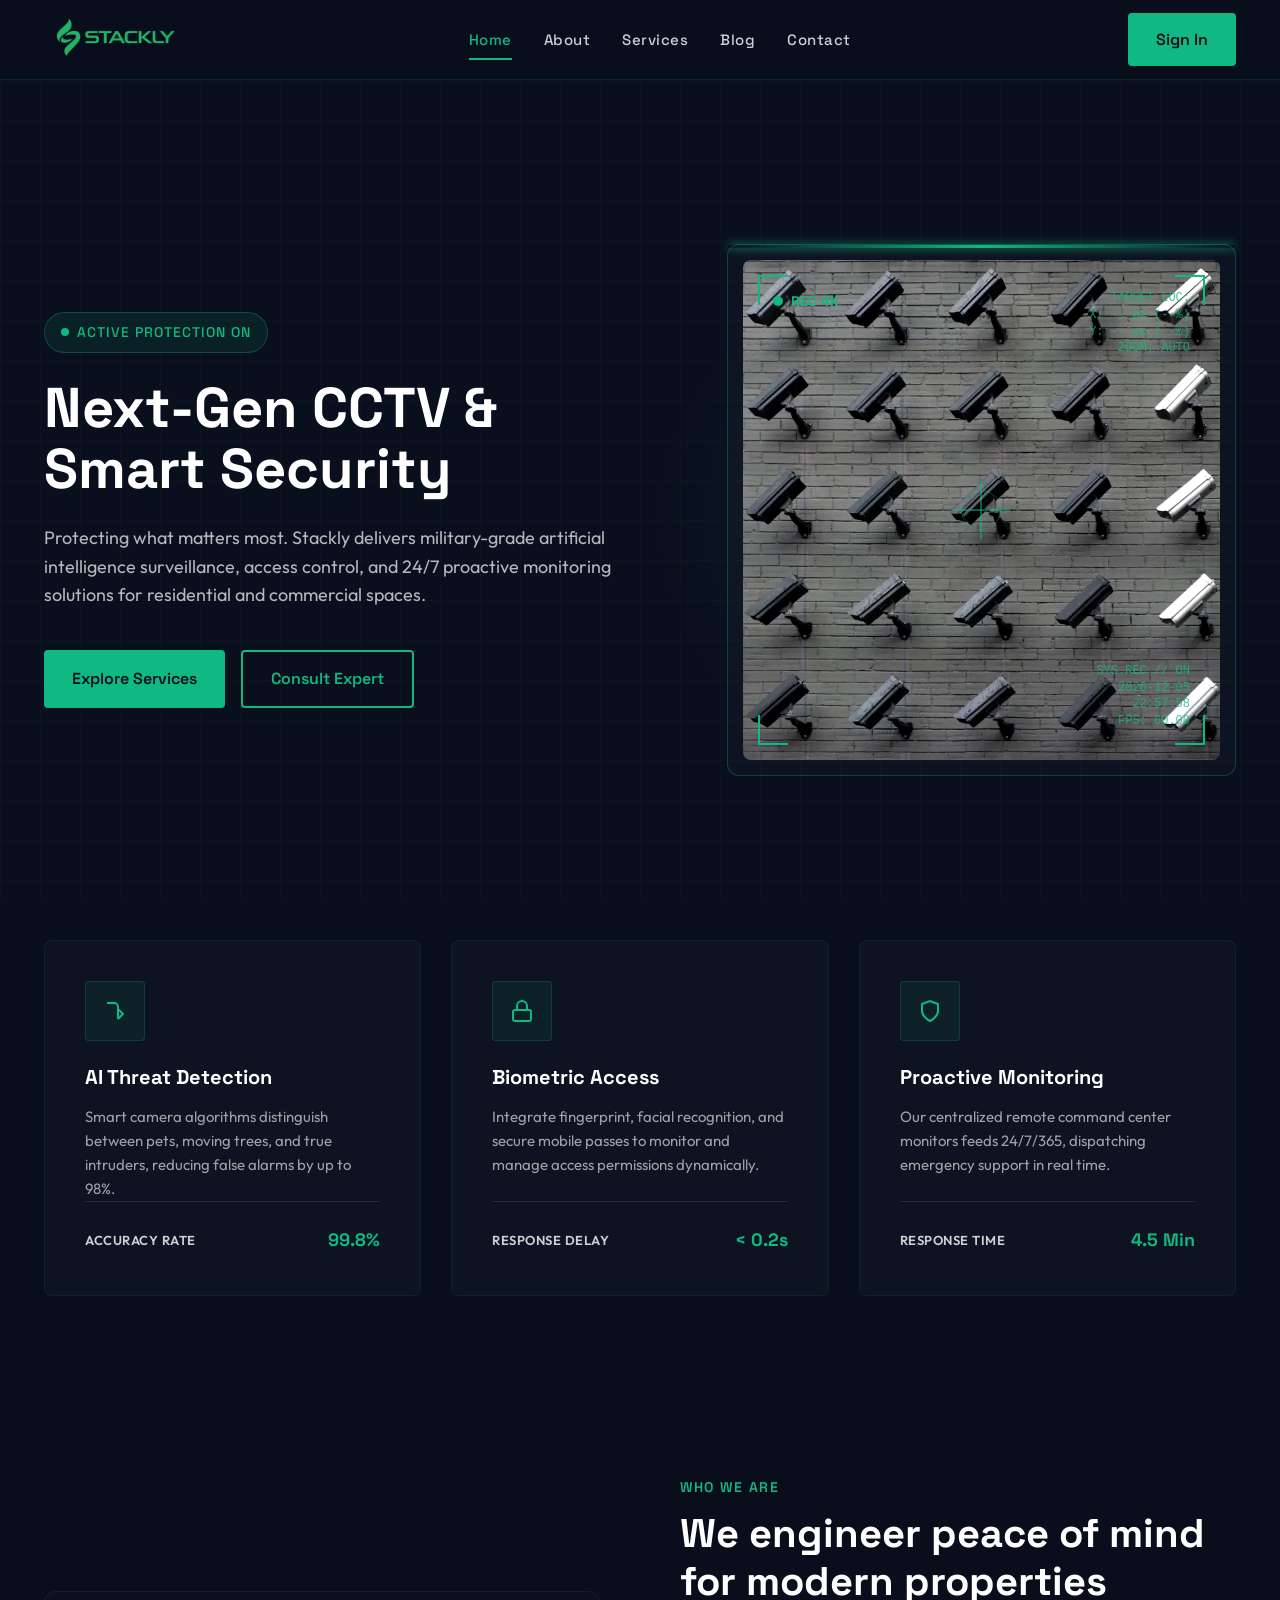
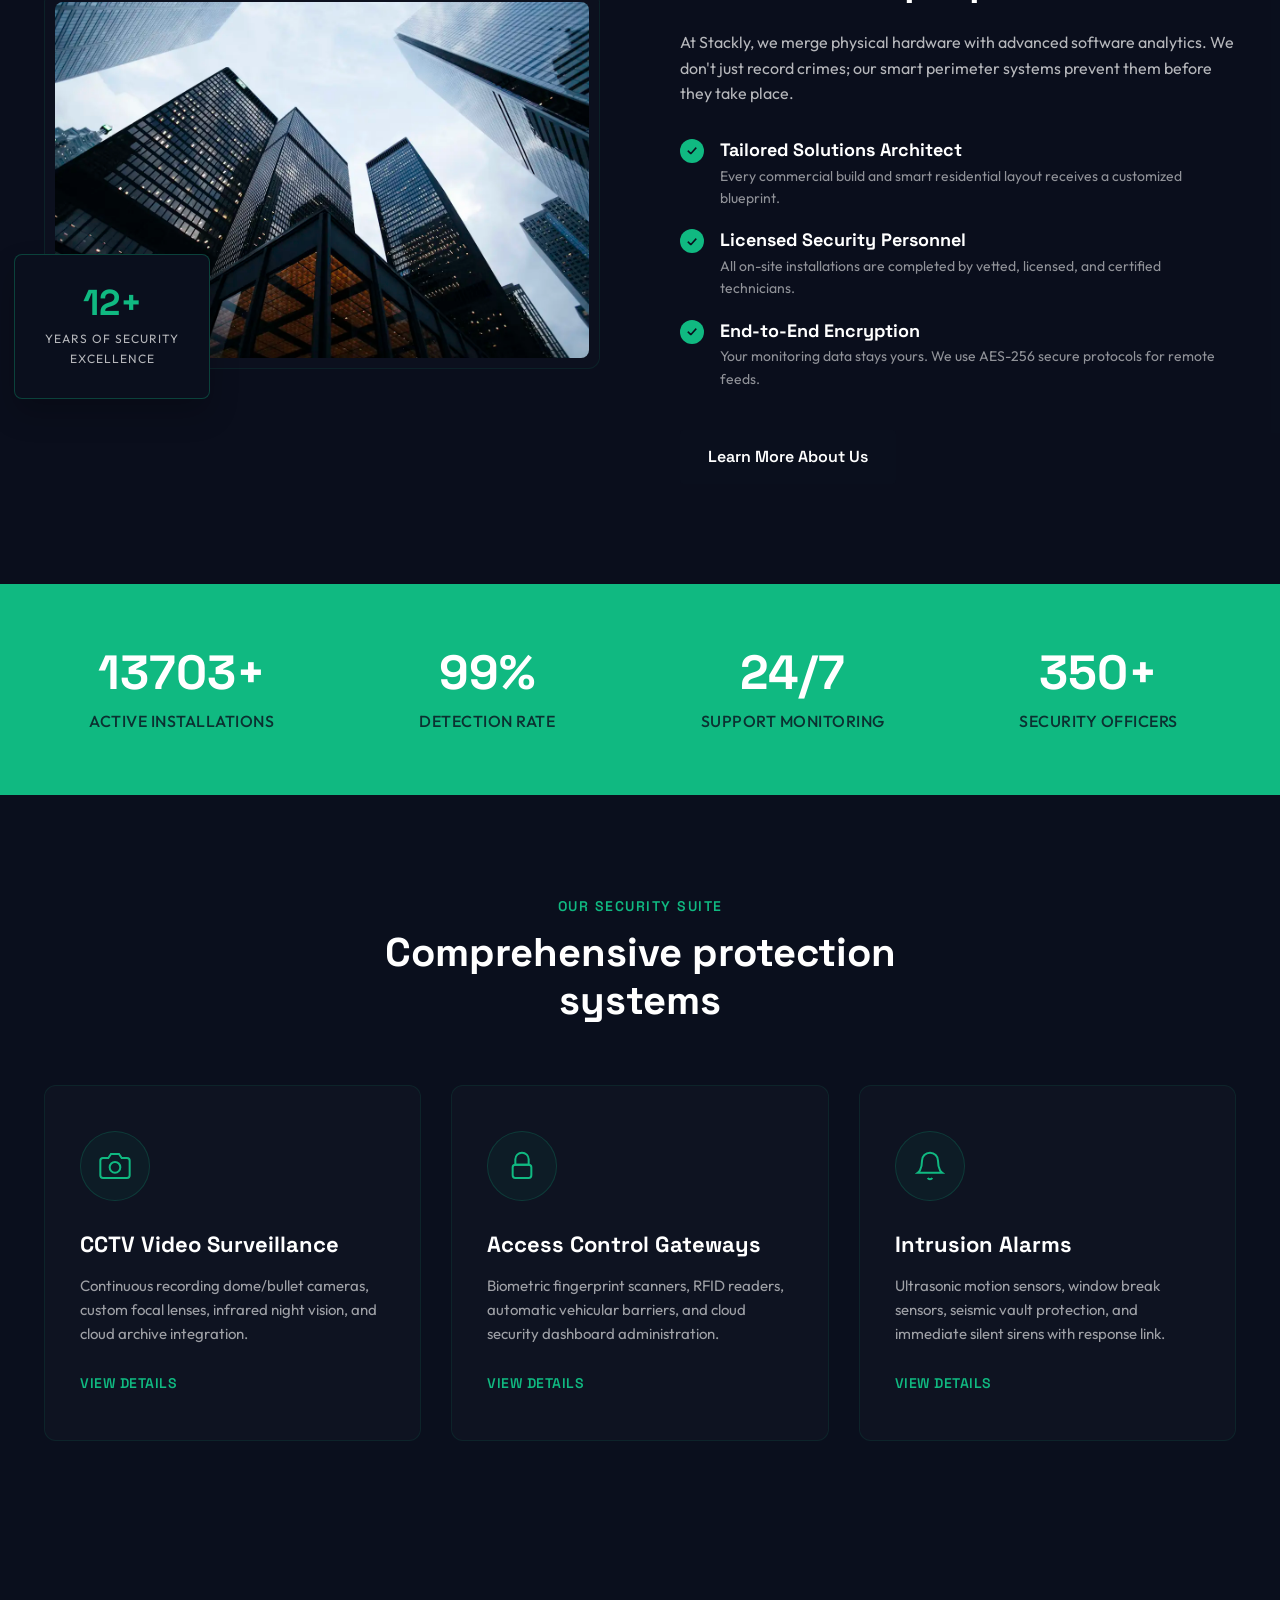
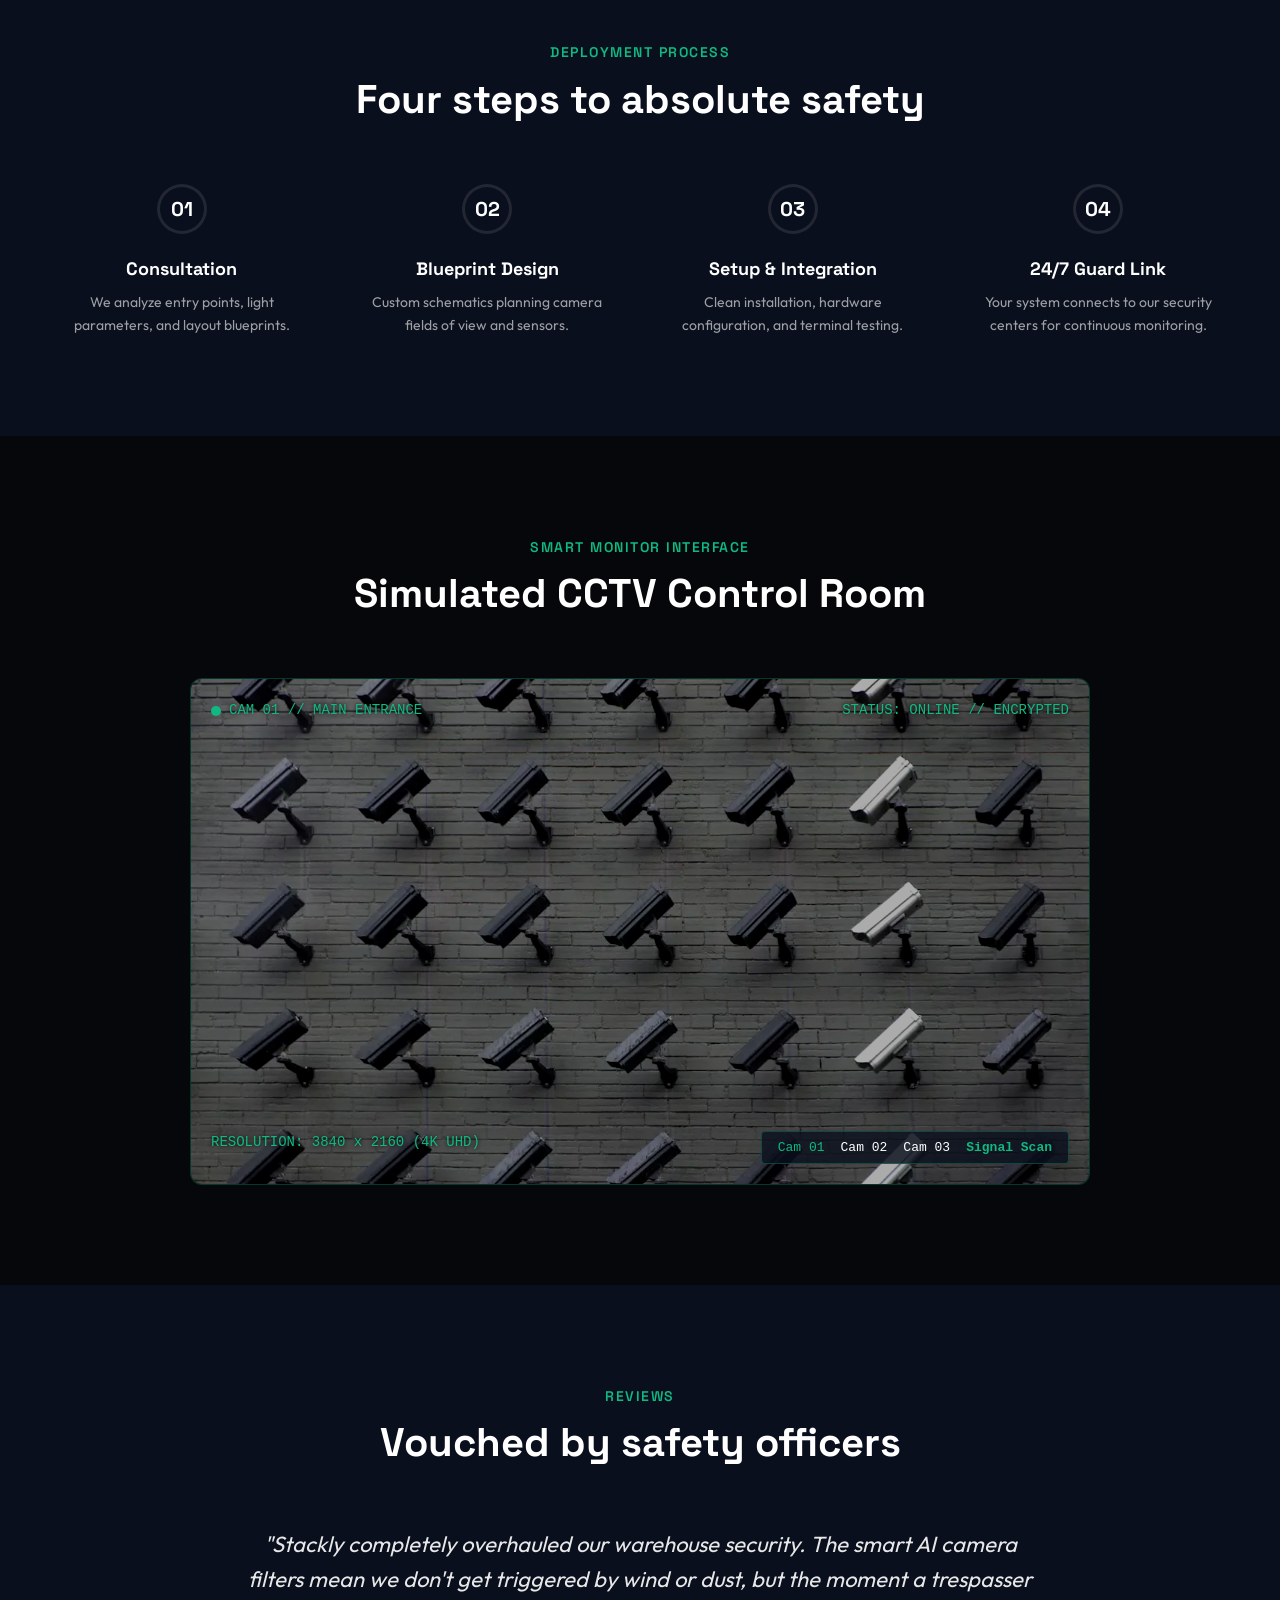
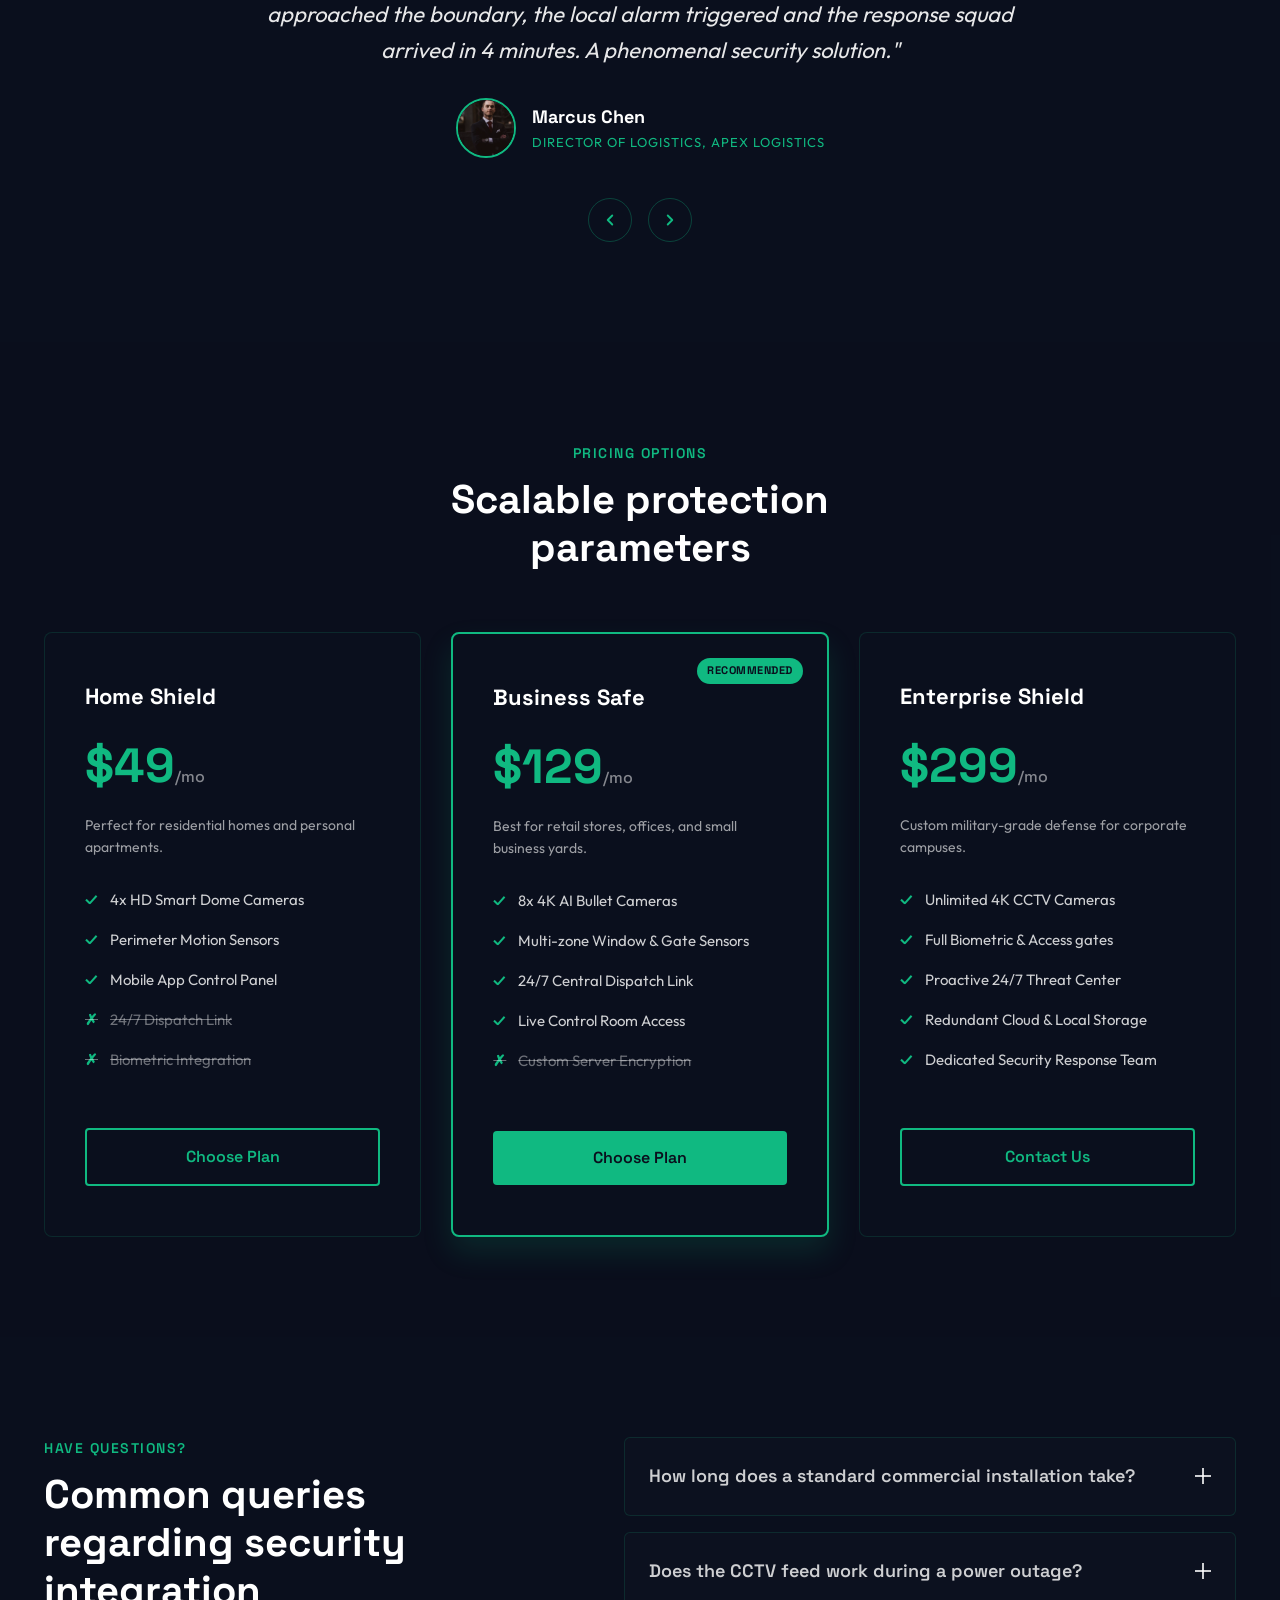
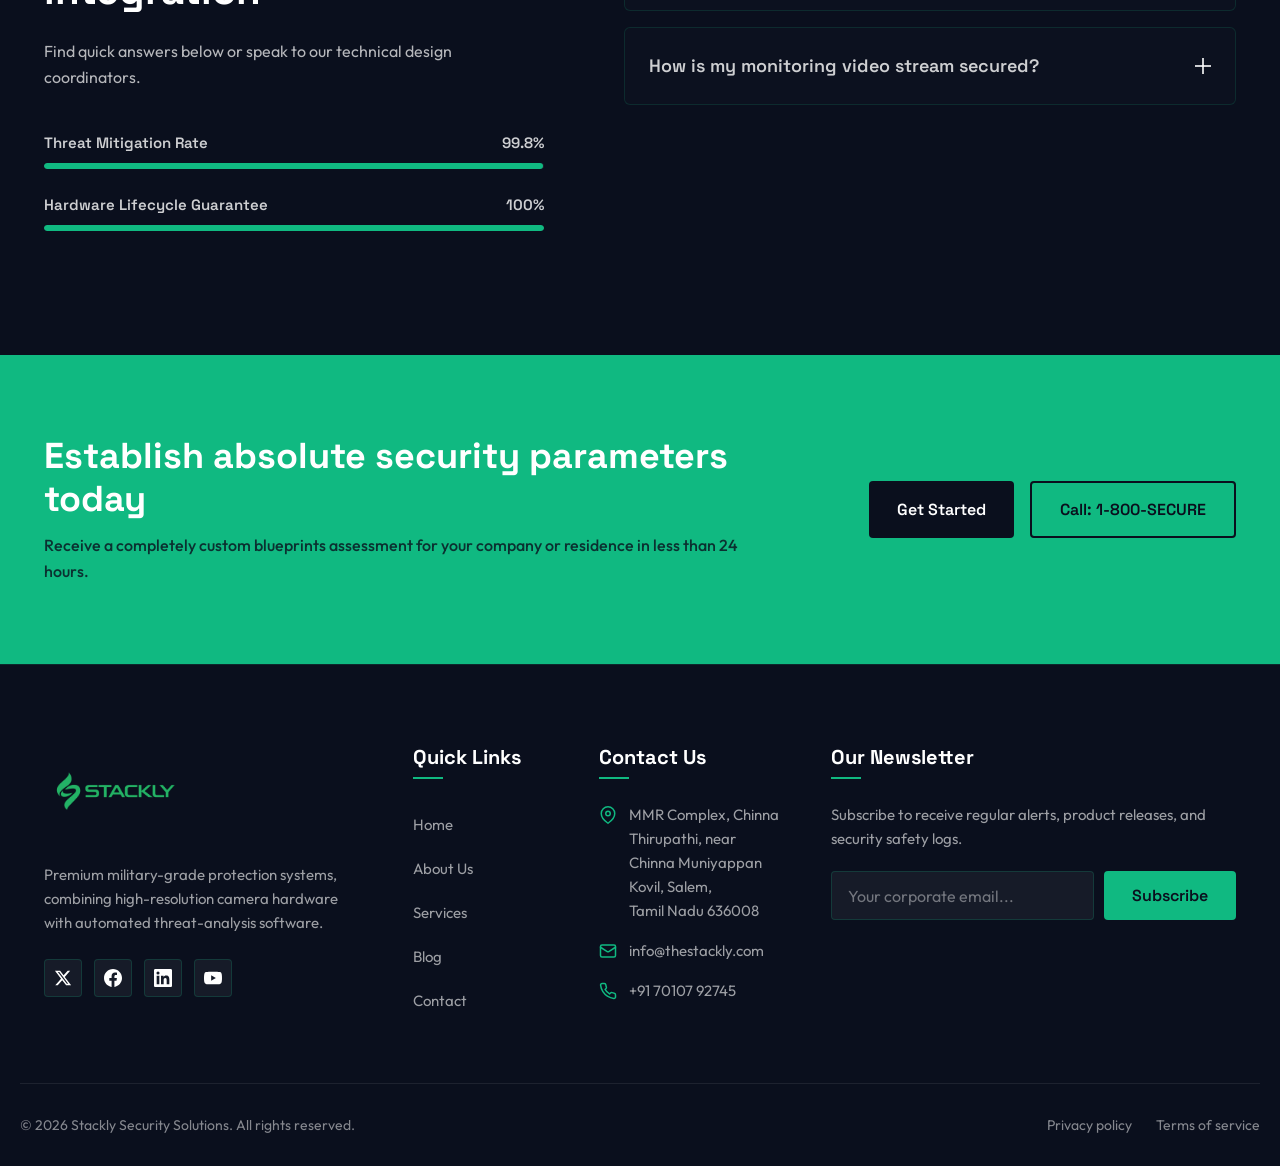
==== commit 5aa87b4f: "Add files via upload" ====
--- a/index.html
+++ b/index.html
@@ -26,7 +26,7 @@
         <a href="contact.html" class="nav-link">Contact</a>
         <!-- Mobile-only CTA at bottom of drawer -->
         <div class="nav-drawer-cta">
-          <a href="signin.html" class="btn btn-primary" style="width:100%; justify-content:center; margin-top:4px;">Sign In →</a>
+          <a href="signin.html" class="btn btn-primary" style="width:100%; justify-content:center; margin-top:4px;">Sign In</a>
         </div>
       </nav>
 
@@ -228,7 +228,7 @@
           </div>
           <h3>CCTV Video Surveillance</h3>
           <p>Continuous recording dome/bullet cameras, custom focal lenses, infrared night vision, and cloud archive integration.</p>
-          <a href="service.html" class="service-link">View details <span>→</span></a>
+          <a href="service.html" class="service-link">View details</a>
         </div>
 
         <!-- Service 2 -->
@@ -238,7 +238,7 @@
           </div>
           <h3>Access Control Gateways</h3>
           <p>Biometric fingerprint scanners, RFID readers, automatic vehicular barriers, and cloud security dashboard administration.</p>
-          <a href="service.html" class="service-link">View details <span>→</span></a>
+          <a href="service.html" class="service-link">View details</a>
         </div>
 
         <!-- Service 3 -->
@@ -248,7 +248,7 @@
           </div>
           <h3>Intrusion Alarms</h3>
           <p>Ultrasonic motion sensors, window break sensors, seismic vault protection, and immediate silent sirens with response link.</p>
-          <a href="service.html" class="service-link">View details <span>→</span></a>
+          <a href="service.html" class="service-link">View details</a>
         </div>
       </div>
     </div>
@@ -369,8 +369,8 @@
 
         <!-- Controls -->
         <div class="slider-controls">
-          <button class="slider-btn" id="prev-testimonial">←</button>
-          <button class="slider-btn" id="next-testimonial">→</button>
+          <button class="slider-btn" id="prev-testimonial"><svg width="18" height="18" viewBox="0 0 24 24" fill="none" stroke="currentColor" stroke-width="2.5" stroke-linecap="round" stroke-linejoin="round"><path d="M15 18l-6-6 6-6"/></svg></button>
+          <button class="slider-btn" id="next-testimonial"><svg width="18" height="18" viewBox="0 0 24 24" fill="none" stroke="currentColor" stroke-width="2.5" stroke-linecap="round" stroke-linejoin="round"><path d="M9 18l6-6-6-6"/></svg></button>
         </div>
       </div>
     </div>
@@ -518,7 +518,7 @@
       </div>
       <div class="cta-right">
         <a href="contact.html" class="btn btn-dark">Get Started</a>
-        <a href="tel:+18005557327" class="btn btn-outline" style="border-color: var(--color-dark); color: var(--color-dark);">Call: 1-800-SECURE</a>
+        <a href="404.html" class="btn btn-outline" style="border-color: var(--color-dark); color: var(--color-dark);">Call: 1-800-SECURE</a>
       </div>
     </div>
   </section>
@@ -532,21 +532,21 @@
         </a>
         <p>Premium military-grade protection systems, combining high-resolution camera hardware with automated threat-analysis software.</p>
         <div class="social-links">
-          <a href="404.html" class="social-link">𝕏</a>
-          <a href="404.html" class="social-link">f</a>
-          <a href="404.html" class="social-link">in</a>
-          <a href="404.html" class="social-link">yt</a>
+          <a href="404.html" class="social-link" aria-label="X (Twitter)"><svg width="18" height="18" viewBox="0 0 24 24" fill="currentColor"><path d="M18.244 2.25h3.308l-7.227 8.26 8.502 11.24H16.17l-5.214-6.817L4.99 21.75H1.68l7.73-8.835L1.254 2.25H8.08l4.713 6.231zm-1.161 17.52h1.833L7.084 4.126H5.117z"/></svg></a>
+          <a href="404.html" class="social-link" aria-label="Facebook"><svg width="18" height="18" viewBox="0 0 24 24" fill="currentColor"><path d="M24 12.073c0-6.627-5.373-12-12-12s-12 5.373-12 12c0 5.99 4.388 10.954 10.125 11.854v-8.385H7.078v-3.47h3.047V9.43c0-3.007 1.792-4.669 4.533-4.669 1.312 0 2.686.235 2.686.235v2.953H15.83c-1.491 0-1.956.925-1.956 1.874v2.25h3.328l-.532 3.47h-2.796v8.385C19.612 23.027 24 18.062 24 12.073z"/></svg></a>
+          <a href="404.html" class="social-link" aria-label="LinkedIn"><svg width="18" height="18" viewBox="0 0 24 24" fill="currentColor"><path d="M20.447 20.452h-3.554v-5.569c0-1.328-.027-3.037-1.852-3.037-1.853 0-2.136 1.445-2.136 2.939v5.667H9.351V9h3.414v1.561h.046c.477-.9 1.637-1.85 3.37-1.85 3.601 0 4.267 2.37 4.267 5.455v6.286zM5.337 7.433a2.062 2.062 0 0 1-2.063-2.065 2.064 2.064 0 1 1 2.063 2.065zm1.782 13.019H3.555V9h3.564v11.452zM22.225 0H1.771C.792 0 0 .774 0 1.729v20.542C0 23.227.792 24 1.771 24h20.451C23.2 24 24 23.227 24 22.271V1.729C24 .774 23.2 0 22.222 0h.003z"/></svg></a>
+          <a href="404.html" class="social-link" aria-label="YouTube"><svg width="18" height="18" viewBox="0 0 24 24" fill="currentColor"><path d="M23.498 6.186a3.016 3.016 0 0 0-2.122-2.136C19.505 3.545 12 3.545 12 3.545s-7.505 0-9.377.505A3.017 3.017 0 0 0 .502 6.186C0 8.07 0 12 0 12s0 3.93.502 5.814a3.016 3.016 0 0 0 2.122 2.136c1.871.505 9.376.505 9.376.505s7.505 0 9.377-.505a3.015 3.015 0 0 0 2.122-2.136C24 15.93 24 12 24 12s0-3.93-.502-5.814zM9.545 15.568V8.432L15.818 12l-6.273 3.568z"/></svg></a>
         </div>
       </div>
 
       <div class="footer-column footer-quick-links">
         <h3>Quick Links</h3>
         <ul class="quick-links-list">
-          <li class="quick-link-item" style="animation-delay: 0s;"><a href="index.html" class="quick-link"><span class="quick-link-arrow">→</span> Home</a></li>
-          <li class="quick-link-item" style="animation-delay: 0.05s;"><a href="about.html" class="quick-link"><span class="quick-link-arrow">→</span> About Us</a></li>
-          <li class="quick-link-item" style="animation-delay: 0.1s;"><a href="service.html" class="quick-link"><span class="quick-link-arrow">→</span> Services</a></li>
-          <li class="quick-link-item" style="animation-delay: 0.15s;"><a href="blog.html" class="quick-link"><span class="quick-link-arrow">→</span> Blog</a></li>
-          <li class="quick-link-item" style="animation-delay: 0.2s;"><a href="contact.html" class="quick-link"><span class="quick-link-arrow">→</span> Contact</a></li>
+          <li class="quick-link-item" style="animation-delay: 0s;"><a href="index.html" class="quick-link">Home</a></li>
+          <li class="quick-link-item" style="animation-delay: 0.05s;"><a href="about.html" class="quick-link">About Us</a></li>
+          <li class="quick-link-item" style="animation-delay: 0.1s;"><a href="service.html" class="quick-link">Services</a></li>
+          <li class="quick-link-item" style="animation-delay: 0.15s;"><a href="blog.html" class="quick-link">Blog</a></li>
+          <li class="quick-link-item" style="animation-delay: 0.2s;"><a href="contact.html" class="quick-link">Contact</a></li>
         </ul>
       </div>
 
@@ -554,15 +554,15 @@
         <h3>Contact Us</h3>
         <div class="footer-contact-list">
           <div class="footer-contact-item">
-            <span class="icon">📍</span>
+            <span class="icon"><svg width="18" height="18" viewBox="0 0 24 24" fill="none" stroke="currentColor" stroke-width="2" stroke-linecap="round" stroke-linejoin="round"><path d="M21 10c0 7-9 13-9 13s-9-6-9-13a9 9 0 0 1 18 0z"/><circle cx="12" cy="10" r="3"/></svg></span>
             <span>MMR Complex, Chinna Thirupathi, near Chinna Muniyappan Kovil, Salem,<br> Tamil Nadu 636008</span>
           </div>
           <div class="footer-contact-item">
-            <span class="icon">✉</span>
+            <span class="icon"><svg width="18" height="18" viewBox="0 0 24 24" fill="none" stroke="currentColor" stroke-width="2" stroke-linecap="round" stroke-linejoin="round"><rect x="2" y="4" width="20" height="16" rx="2"/><path d="m22 7-8.97 5.7a1.94 1.94 0 0 1-2.06 0L2 7"/></svg></span>
             <span>info@thestackly.com</span>
           </div>
           <div class="footer-contact-item">
-            <span class="icon">📞</span>
+            <span class="icon"><svg width="18" height="18" viewBox="0 0 24 24" fill="none" stroke="currentColor" stroke-width="2" stroke-linecap="round" stroke-linejoin="round"><path d="M22 16.92v3a2 2 0 0 1-2.18 2 19.79 19.79 0 0 1-8.63-3.07 19.5 19.5 0 0 1-6-6 19.79 19.79 0 0 1-3.07-8.67A2 2 0 0 1 4.11 2h3a2 2 0 0 1 2 1.72c.127.96.361 1.903.7 2.81a2 2 0 0 1-.45 2.11L8.09 9.91a16 16 0 0 0 6 6l1.27-1.27a2 2 0 0 1 2.11-.45c.907.339 1.85.573 2.81.7A2 2 0 0 1 22 16.92z"/></svg></span>
             <span>+91 70107 92745</span>
           </div>
         </div>
@@ -571,7 +571,7 @@
       <div class="footer-column">
         <h3>Our Newsletter</h3>
         <p class="footer-newsletter-desc">Subscribe to receive regular alerts, product releases, and security safety logs.</p>
-        <form class="newsletter-form" onsubmit="event.preventDefault(); alert('Subscribed successfully!');">
+        <form class="newsletter-form" onsubmit="event.preventDefault(); window.location.href='404.html';">
           <input type="email" placeholder="Your corporate email..." required>
           <button type="submit" class="btn btn-primary">Subscribe</button>
         </form>
--- a/css/style.css
+++ b/css/style.css
@@ -193,6 +193,9 @@
 
 body.menu-open {
   overflow: hidden;
+  position: fixed;
+  left: 0;
+  right: 0;
 }
 
 body.menu-open::after {
@@ -237,7 +240,7 @@
 }
 
 .logo img {
-  height: 38px;
+  height: 98px;
   width: auto;
   object-fit: contain;
 }
@@ -616,6 +619,8 @@
   border-radius: 8px;
   transition: all var(--transition-medium);
   box-shadow: 0 10px 30px rgba(var(--color-dark-rgb), 0.03);
+  display: flex;
+  flex-direction: column;
 }
 
 .dark-theme .feature-card {
@@ -663,11 +668,11 @@
 }
 
 .feature-metric {
-  margin-top: 24px;
+  margin-top: auto;
+  padding-top: 24px;
   display: flex;
   align-items: center;
   justify-content: space-between;
-  padding-top: 16px;
   border-top: 1px solid rgba(var(--color-dark-rgb), 0.1);
 }
 
@@ -955,21 +960,6 @@
   grid-template-columns: repeat(4, 1fr);
   gap: 30px;
   position: relative;
-}
-
-.process-grid::before {
-  content: '';
-  position: absolute;
-  top: 75px;
-  left: 10%;
-  right: 10%;
-  height: 2px;
-  background-color: rgba(var(--color-dark-rgb), 0.1);
-  z-index: 1;
-}
-
-.dark-theme .process-grid::before {
-  background-color: rgba(var(--color-white-rgb), 0.1);
 }
 
 .process-step {
@@ -1954,6 +1944,9 @@
 .footer-contact-item span.icon {
   color: var(--color-accent);
   margin-top: 3px;
+  display: flex;
+  align-items: center;
+  flex-shrink: 0;
 }
 
 .footer-newsletter-desc {
@@ -2790,10 +2783,30 @@
   
   .auth-container {
     grid-template-columns: 1fr;
-  }
-  
+    margin: 0 12px;
+    border-radius: 10px;
+  }
+
   .auth-graphic-side {
     display: none;
+  }
+
+  .auth-form-side {
+    padding: 32px 24px;
+  }
+
+  .auth-form-side h2 {
+    font-size: 22px;
+  }
+
+  .role-toggle-container {
+    padding: 3px;
+    margin-bottom: 20px;
+  }
+
+  .role-btn {
+    font-size: 12px;
+    padding: 8px 6px;
   }
   
   .dashboard-wrapper {
@@ -2842,7 +2855,7 @@
   }
 
   .logo img {
-    height: 26px;
+    height: 76px;
   }
 
   .mobile-toggle {
@@ -2861,4 +2874,41 @@
   .form-full { grid-column: span 1; }
   .about-badge { position: relative; bottom: 0; left: 0; margin-top: 20px; }
   .footer-top { grid-template-columns: 1fr; }
-}
+
+  .auth-page-wrapper {
+    padding-top: calc(60px + 20px);
+    padding-bottom: 40px;
+  }
+
+  .auth-container {
+    margin: 0 8px;
+    border-radius: 8px;
+  }
+
+  .auth-form-side {
+    padding: 24px 16px;
+  }
+
+  .auth-form-side h2 {
+    font-size: 20px;
+  }
+
+  .auth-subtitle {
+    font-size: 13px;
+    margin-bottom: 20px;
+  }
+
+  .role-toggle-container {
+    margin-bottom: 16px;
+  }
+
+  .role-btn {
+    font-size: 11px;
+    padding: 8px 4px;
+  }
+
+  .back-home-btn {
+    font-size: 12px;
+    padding: 8px 16px;
+  }
+}
